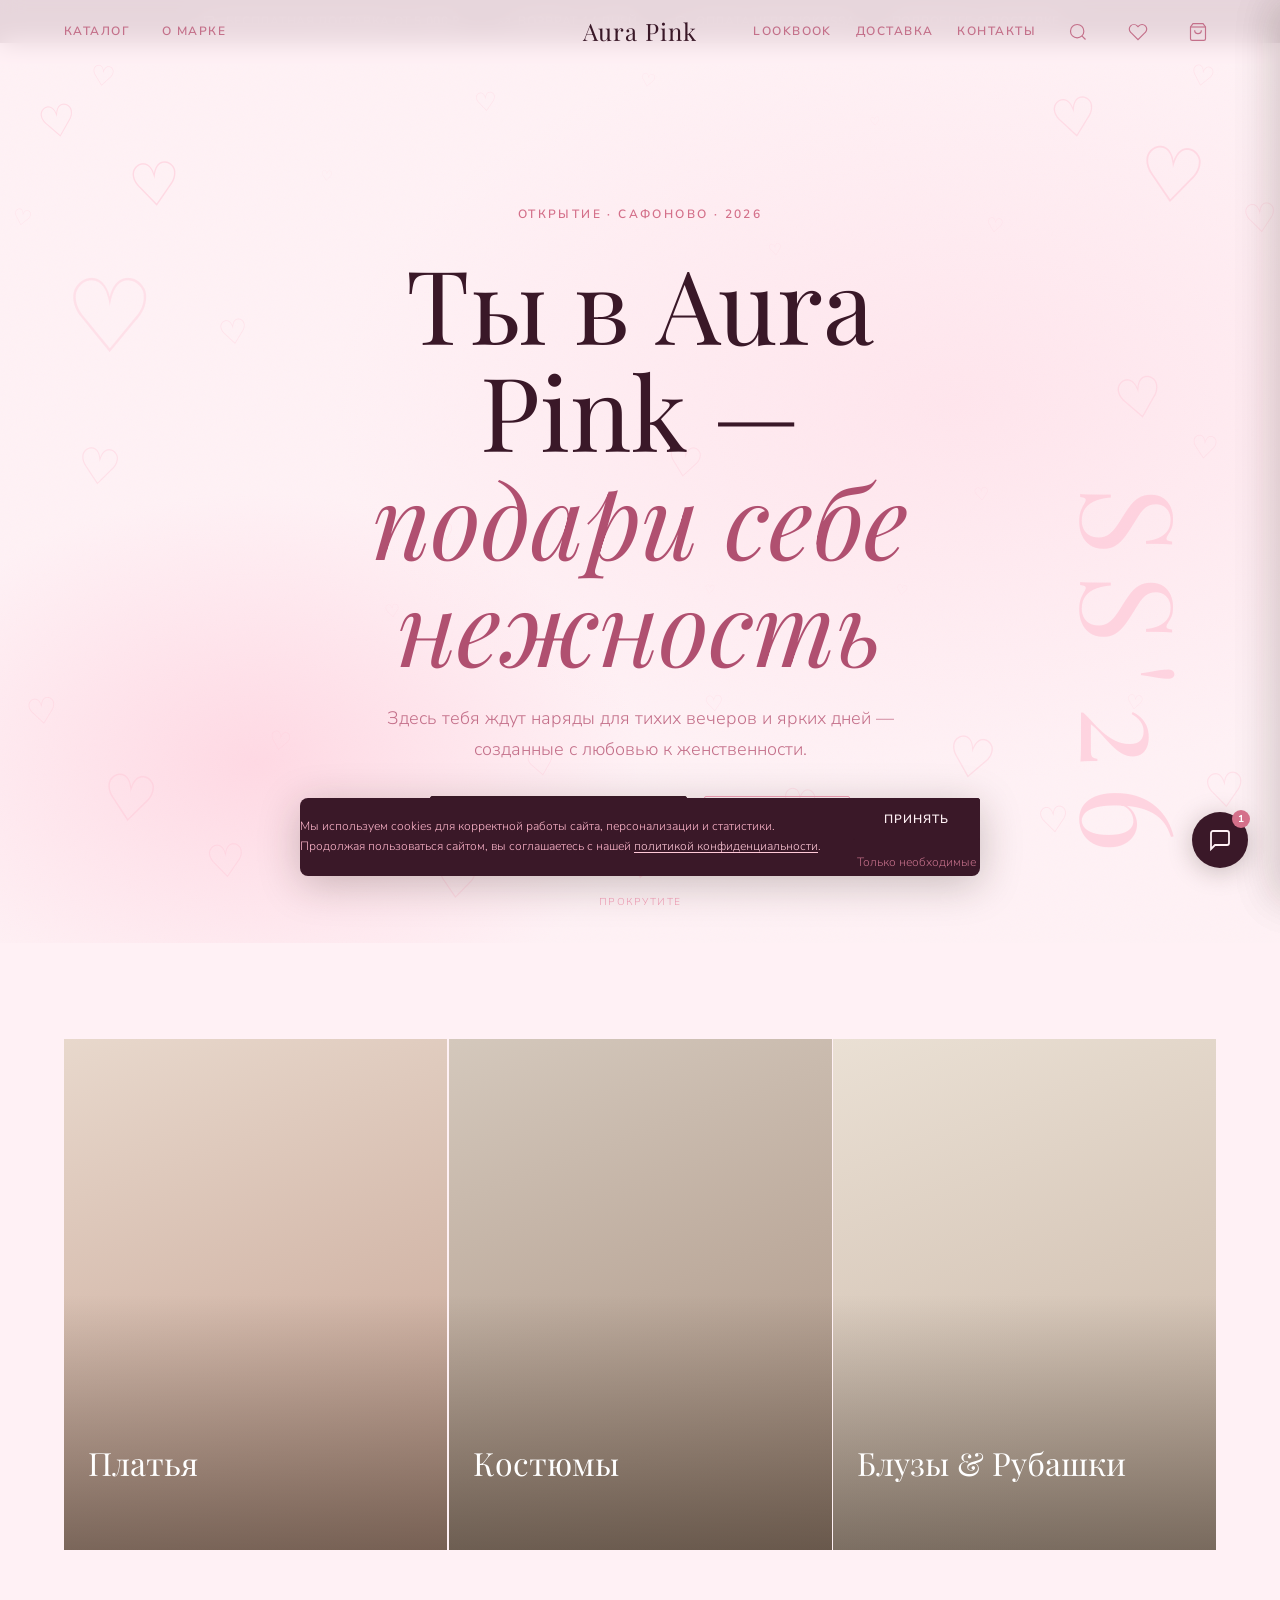
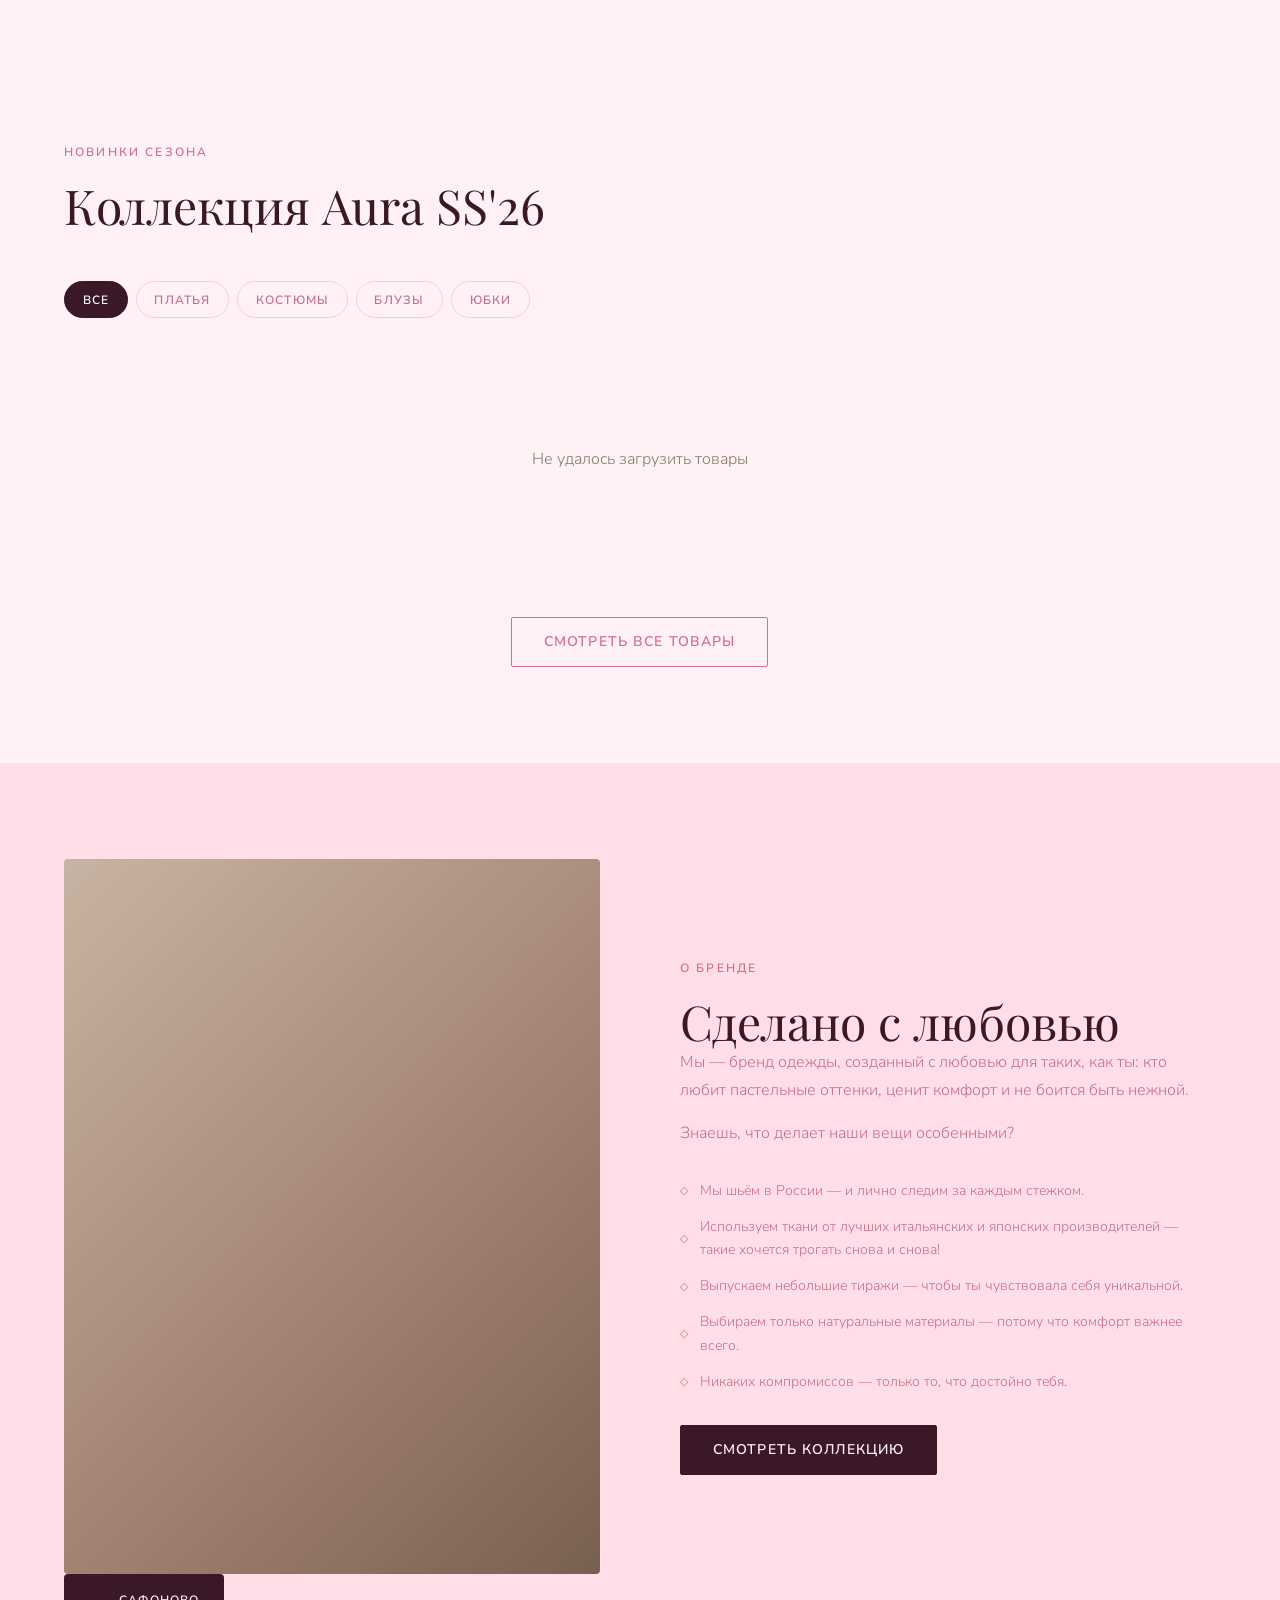
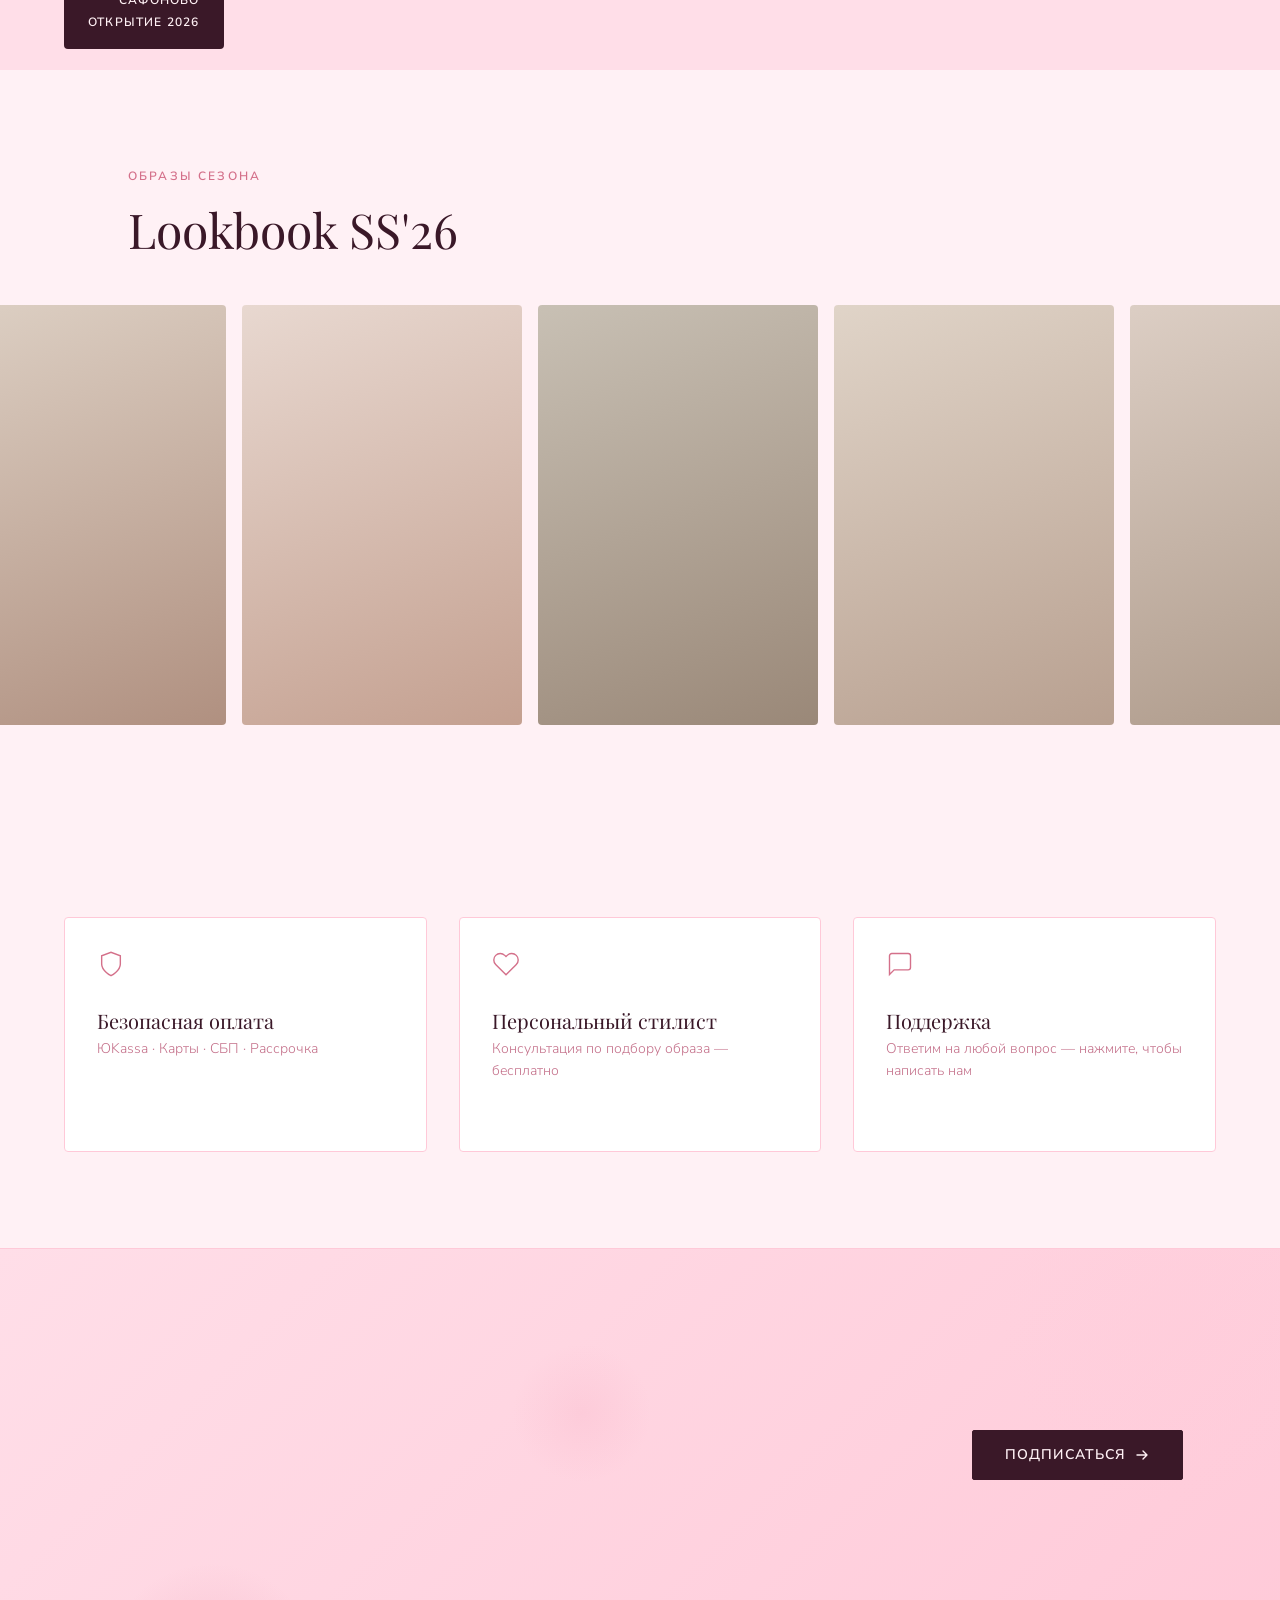
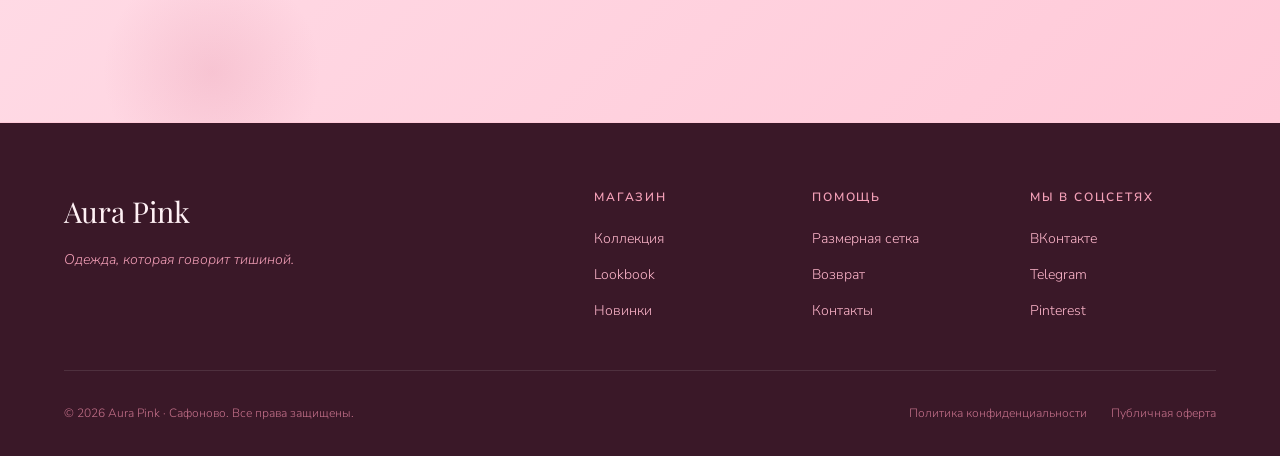
==== index.html @ 06674263 "Add files via upload" ====
<!DOCTYPE html>
<html lang="ru">
<head>
  <!-- Yandex.Metrika counter -->
  <script type="text/javascript">
    (function(m,e,t,r,i,k,a){
      m[i]=m[i]||function(){(m[i].a=m[i].a||[]).push(arguments)};
      m[i].l=1*new Date();
      for (var j = 0; j < document.scripts.length; j++) {if (document.scripts[j].src === r) { return; }}
      k=e.createElement(t),a=e.getElementsByTagName(t)[0],k.async=1,k.src=r,a.parentNode.insertBefore(k,a)
    })(window, document,'script','https://mc.yandex.ru/metrika/tag.js?id=109393999','ym');
    ym(109393999, 'init', {ssr:true, webvisor:true, clickmap:true, ecommerce:'dataLayer', referrer: document.referrer, url: location.href, accurateTrackBounce:true, trackLinks:true});
  </script>
  <noscript><div><img src="https://mc.yandex.ru/watch/109393999" style="position:absolute; left:-9999px;" alt="" /></div></noscript>
  <!-- /Yandex.Metrika counter -->
  <meta charset="UTF-8" />
  <meta name="viewport" content="width=device-width, initial-scale=1.0, viewport-fit=cover" />
  <title>Aura Pink — Женская одежда</title>
  <meta name="theme-color" content="#FFF1F5" />
  <meta name="apple-mobile-web-app-capable" content="yes" />
  <meta name="apple-mobile-web-app-status-bar-style" content="default" />
  <meta name="description" content="Aura Pink — магазин женской одежды. Тихая роскошь, натуральные ткани, безупречный крой." />
  <link rel="preconnect" href="https://fonts.googleapis.com" />
  <link rel="preconnect" href="https://fonts.gstatic.com" crossorigin />
  <link href="https://fonts.googleapis.com/css2?family=Playfair+Display:ital,wght@0,400;0,600;0,700;1,400;1,600&family=Nunito+Sans:ital,wght@0,300;0,400;0,600;1,300&display=swap" rel="stylesheet" />
  <link rel="stylesheet" href="css/style.css" />
</head>
<body>

  <!-- ─── НАВИГАЦИЯ ─────────────────────────────────────── -->
  <header class="site-header" id="site-header">
    <div class="header-inner">
      <nav class="nav-left">
        <a href="catalog.html" class="nav-link">Каталог</a>
        <a href="#about" class="nav-link">О марке</a>
      </nav>

      <a href="#" class="logo" aria-label="Aura Pink — на главную">
        <span class="logo-text">Aura Pink</span>
      </a>

      <nav class="nav-right">
        <a href="#lookbook" class="nav-link">Lookbook</a>
        <a href="delivery.html" class="nav-link">Доставка</a>
        <a href="contacts.html" class="nav-link">Контакты</a>

        <!-- Поиск -->
        <button class="nav-icon-btn" id="search-toggle" aria-label="Поиск" aria-expanded="false">
          <svg width="20" height="20" viewBox="0 0 24 24" fill="none" stroke="currentColor" stroke-width="1.4"><circle cx="11" cy="11" r="8"/><line x1="21" y1="21" x2="16.65" y2="16.65"/></svg>
        </button>

        <!-- Избранное -->
        <button class="nav-icon-btn" id="wishlist-toggle" aria-label="Избранное">
          <svg width="20" height="20" viewBox="0 0 24 24" fill="none" stroke="currentColor" stroke-width="1.4"><path d="M20.84 4.61a5.5 5.5 0 00-7.78 0L12 5.67l-1.06-1.06a5.5 5.5 0 00-7.78 7.78l1.06 1.06L12 21.23l7.78-7.78 1.06-1.06a5.5 5.5 0 000-7.78z"/></svg>
          <span class="wishlist-count" id="wishlist-count" aria-live="polite"></span>
        </button>

        <!-- Корзина -->
        <button class="nav-icon-btn cart-btn" aria-label="Корзина" id="cart-toggle">
          <span class="cart-icon">
            <svg width="20" height="20" viewBox="0 0 24 24" fill="none" stroke="currentColor" stroke-width="1.4">
              <path d="M6 2L3 6v14a2 2 0 002 2h14a2 2 0 002-2V6l-3-4z"/>
              <line x1="3" y1="6" x2="21" y2="6"/>
              <path d="M16 10a4 4 0 01-8 0"/>
            </svg>
          </span>
          <span class="cart-count" id="cart-count" aria-live="polite">0</span>
        </button>

        <button class="burger" aria-label="Меню" id="burger">
          <span></span><span></span><span></span>
        </button>
      </nav>
    </div>
  </header>

  <div class="mobile-nav" id="mobile-nav" aria-hidden="true">
    <a href="catalog.html" class="mobile-nav-link">Каталог</a>
    <a href="#about" class="mobile-nav-link">О марке</a>
    <a href="#lookbook" class="mobile-nav-link">Lookbook</a>
    <a href="delivery.html" class="mobile-nav-link">Доставка</a>
    <a href="contacts.html" class="mobile-nav-link">Контакты</a>
  </div>
  </div><!-- /.mobile-nav -->


  <!-- ─── ПОИСК ───────────────────────────────────────────── -->
  <div class="search-overlay" id="search-overlay" aria-hidden="true">
    <div class="search-panel">
      <div class="search-input-wrap">
        <svg class="search-input-icon" width="18" height="18" viewBox="0 0 24 24" fill="none" stroke="currentColor" stroke-width="1.4"><circle cx="11" cy="11" r="8"/><line x1="21" y1="21" x2="16.65" y2="16.65"/></svg>
        <input type="search" class="search-input" id="search-input" placeholder="Поиск" autocomplete="off" aria-label="Поиск по сайту" />
        <button class="search-close" id="search-close" aria-label="Закрыть поиск">
          <svg width="18" height="18" viewBox="0 0 24 24" fill="none" stroke="currentColor" stroke-width="1.8"><line x1="18" y1="6" x2="6" y2="18"/><line x1="6" y1="6" x2="18" y2="18"/></svg>
        </button>
      </div>
      <div class="search-tags">
        <button class="search-tag">Платья</button>
        <button class="search-tag">Костюмы</button>
        <button class="search-tag">Блузы</button>
        <button class="search-tag">Юбки</button>
        <button class="search-tag">Рубашки</button>
        <button class="search-tag">Новинки</button>
        <button class="search-tag">Скидки</button>
        <button class="search-tag">Лён</button>
      </div>
    </div>
  </div>

  <!-- ─── ДОСТАВКА-СТРИП ──────────────────────────────── -->
  <div class="delivery-strip">
    <div class="delivery-strip-inner">
      <span class="delivery-strip-item">
        <svg width="14" height="14" viewBox="0 0 24 24" fill="none" stroke="currentColor" stroke-width="1.8"><rect x="1" y="3" width="15" height="13"/><path d="M16 8h4l3 5v3h-7V8z"/><circle cx="5.5" cy="18.5" r="2.5"/><circle cx="18.5" cy="18.5" r="2.5"/></svg>
        Бесплатная доставка от 5 000 ₽
      </span>
      <span class="delivery-strip-dot">·</span>
      <span class="delivery-strip-item">
        <svg width="14" height="14" viewBox="0 0 24 24" fill="none" stroke="currentColor" stroke-width="1.8"><polyline points="23 6 13.5 15.5 8.5 10.5 1 18"/><polyline points="17 6 23 6 23 12"/></svg>
        Возврат 14 дней
      </span>
      <span class="delivery-strip-dot">·</span>
      <span class="delivery-strip-item">
        <svg width="14" height="14" viewBox="0 0 24 24" fill="none" stroke="currentColor" stroke-width="1.8"><path d="M12 22s8-4 8-10V5l-8-3-8 3v7c0 6 8 10 8 10z"/></svg>
        Оплата через ЮKassa
      </span>
      <span class="delivery-strip-dot">·</span>
      <a href="delivery.html" class="delivery-strip-item delivery-strip-link">
        Подробнее о доставке →
      </a>
    </div>
  </div>

  <!-- ─── HERO ──────────────────────────────────────────── -->
  <section class="hero" aria-label="Главный баннер">
    <div class="hero-bg">
      <div class="hero-noise"></div>
      <div class="hero-gradient"></div>
    </div>

    <div class="hero-content">
      <p class="hero-eyebrow reveal">Открытие · Сафоново · 2026</p>
      <h1 class="hero-title reveal">
        <span class="line">Ты в Aura Pink —</span>
        <span class="line italic">подари себе нежность</span>
      </h1>
      <p class="hero-desc reveal">Здесь тебя ждут наряды для тихих вечеров и ярких дней —<br>созданные с любовью к женственности.</p>
      <div class="hero-cta reveal">
        <a href="#collection" class="btn btn--primary">Смотреть коллекцию</a>
        <a href="#about" class="btn btn--ghost">О бренде</a>
      </div>
    </div>

    <div class="hero-scroll-hint" aria-hidden="true"><span class="scroll-label">прокрутите</span></div>

    <div class="hero-deco hero-deco--1" aria-hidden="true">SS'26</div>
    <div class="hero-deco hero-deco--2" aria-hidden="true">♡</div>
    <div class="hero-hearts" id="hero-hearts" aria-hidden="true"></div>
  </section>

  <!-- ─── КАТЕГОРИИ ─────────────────────────────────────── -->
  <section class="categories section" aria-label="Категории">
    <div class="container">
      <div class="categories-grid">
        <article class="category-card reveal" data-delay="0" data-category-filter="dress" role="button" tabindex="0" style="cursor:pointer">
          <div class="category-img category-img--1">
            <div class="category-overlay"></div>
          </div>
          <div class="category-info">
            <h3 class="category-name">Платья</h3>
            <span class="category-link" id="count-dress">Загрузка...</span>
          </div>
        </article>

        <article class="category-card reveal" data-delay="1" data-category-filter="suit" role="button" tabindex="0" style="cursor:pointer">
          <div class="category-img category-img--2">
            <div class="category-overlay"></div>
          </div>
          <div class="category-info">
            <h3 class="category-name">Костюмы</h3>
            <span class="category-link" id="count-suit">Загрузка...</span>
          </div>
        </article>

        <article class="category-card reveal" data-delay="2" data-category-filter="blouse" role="button" tabindex="0" style="cursor:pointer">
          <div class="category-img category-img--3">
            <div class="category-overlay"></div>
          </div>
          <div class="category-info">
            <h3 class="category-name">Блузы & Рубашки</h3>
            <span class="category-link" id="count-blouse">Загрузка...</span>
          </div>
        </article>
      </div>
    </div>
  </section>

  <!-- ─── КОЛЛЕКЦИЯ ─────────────────────────────────────── -->
  <section class="collection section" id="collection" aria-label="Коллекция">
    <div class="container">
      <header class="section-header reveal">
        <p class="section-eyebrow">Новинки сезона</p>
        <h2 class="section-title">Коллекция Aura&nbsp;SS'26</h2>
      </header>

      <div class="filters reveal">
        <button class="filter-btn active" data-filter="all">Все</button>
        <button class="filter-btn" data-filter="dress">Платья</button>
        <button class="filter-btn" data-filter="suit">Костюмы</button>
        <button class="filter-btn" data-filter="blouse">Блузы</button>
        <button class="filter-btn" data-filter="skirt">Юбки</button>
      </div>

      <div class="products-grid" id="products-grid" aria-label="Список товаров">
        <div class="products-loading" id="products-loading"><span class="loading-dot"></span><span class="loading-dot"></span><span class="loading-dot"></span></div>
      </div>

      <div class="collection-footer reveal">
        <a href="#collection" class="btn btn--outline" id="btn-show-all">Смотреть все товары</a>
      </div>
    </div>
  </section>

  <!-- ─── О МАРКЕ ───────────────────────────────────────── -->
  <section class="about-banner section" id="about" aria-label="О марке">
    <div class="about-inner">
      <div class="about-img-block">
        <div class="about-img"></div>
        <div class="about-img-caption" aria-hidden="true">
          <span>Сафоново</span>
          <span>открытие 2026</span>
        </div>
      </div>

      <div class="about-content">
        <p class="section-eyebrow reveal">О бренде</p>
        <h2 class="section-title reveal">Сделано с&nbsp;любовью</h2>
        <p class="about-text reveal">Мы — бренд одежды, созданный с любовью для таких, как ты: кто любит пастельные оттенки, ценит комфорт и не боится быть нежной.</p>
        <p class="about-text reveal">Знаешь, что делает наши вещи особенными?</p>
        <ul class="about-values reveal">
          <li class="value-item"><span class="value-icon">◇</span><span>Мы шьём в России — и лично следим за каждым стежком.</span></li>
          <li class="value-item"><span class="value-icon">◇</span><span>Используем ткани от лучших итальянских и японских производителей — такие хочется трогать снова и снова!</span></li>
          <li class="value-item"><span class="value-icon">◇</span><span>Выпускаем небольшие тиражи — чтобы ты чувствовала себя уникальной.</span></li>
          <li class="value-item"><span class="value-icon">◇</span><span>Выбираем только натуральные материалы — потому что комфорт важнее всего.</span></li>
          <li class="value-item"><span class="value-icon">◇</span><span>Никаких компромиссов — только то, что достойно тебя.</span></li>
        </ul>
        <a href="#collection" class="btn btn--primary reveal">Смотреть коллекцию</a>
      </div>
    </div>
  </section>

  <!-- ─── LOOKBOOK ────────────────────────────────────── -->
  <section class="lookbook section" id="lookbook" aria-label="Lookbook">
    <div class="container">
      <header class="section-header reveal">
        <p class="section-eyebrow">Образы сезона</p>
        <h2 class="section-title">Lookbook SS'26</h2>
      </header>
    </div>

    <div class="lookbook-strip" id="lookbook-strip">
      <div class="lookbook-track" id="lookbook-track">
        <div class="look look--1"></div>
        <div class="look look--2"></div>
        <div class="look look--3"></div>
        <div class="look look--4"></div>
        <div class="look look--5"></div>
        <div class="look look--6"></div>
        <div class="look look--1" aria-hidden="true"></div>
        <div class="look look--2" aria-hidden="true"></div>
        <div class="look look--3" aria-hidden="true"></div>
        <div class="look look--4" aria-hidden="true"></div>
        <div class="look look--5" aria-hidden="true"></div>
        <div class="look look--6" aria-hidden="true"></div>
        <div class="look look--1" aria-hidden="true"></div>
        <div class="look look--2" aria-hidden="true"></div>
        <div class="look look--3" aria-hidden="true"></div>
        <div class="look look--4" aria-hidden="true"></div>
        <div class="look look--5" aria-hidden="true"></div>
        <div class="look look--6" aria-hidden="true"></div>
        <div class="look look--1" aria-hidden="true"></div>
        <div class="look look--2" aria-hidden="true"></div>
        <div class="look look--3" aria-hidden="true"></div>
        <div class="look look--4" aria-hidden="true"></div>
        <div class="look look--5" aria-hidden="true"></div>
        <div class="look look--6" aria-hidden="true"></div>
      </div>
    </div>
  </section>

  <!-- ─── ПРЕИМУЩЕСТВА ─────────────────────────────────── -->
  <section class="perks section" aria-label="Преимущества">
    <div class="container">
      <div class="perks-grid">

        <div class="perk reveal" data-delay="0">
          <div class="perk-icon">
            <svg width="28" height="28" viewBox="0 0 24 24" fill="none" stroke="currentColor" stroke-width="1.2"><path d="M12 22s8-4 8-10V5l-8-3-8 3v7c0 6 8 10 8 10z"/></svg>
          </div>
          <div class="perk-content">
          <h4 class="perk-title">Безопасная оплата</h4>
          <p class="perk-text">ЮKassa · Карты · СБП · Рассрочка</p>
          </div>
        </div>

        <div class="perk reveal" data-delay="1">
          <div class="perk-icon">
            <svg width="28" height="28" viewBox="0 0 24 24" fill="none" stroke="currentColor" stroke-width="1.2"><path d="M20.84 4.61a5.5 5.5 0 00-7.78 0L12 5.67l-1.06-1.06a5.5 5.5 0 00-7.78 7.78l1.06 1.06L12 21.23l7.78-7.78 1.06-1.06a5.5 5.5 0 000-7.78z"/></svg>
          </div>
          <div class="perk-content">
          <h4 class="perk-title">Персональный стилист</h4>
          <p class="perk-text">Консультация по подбору образа — бесплатно</p>
          </div>
        </div>

        <div class="perk perk--support reveal" data-delay="2" id="perk-support" role="button" tabindex="0" aria-label="Открыть чат поддержки">
          <div class="perk-icon">
            <svg width="28" height="28" viewBox="0 0 24 24" fill="none" stroke="currentColor" stroke-width="1.2"><path d="M21 15a2 2 0 01-2 2H7l-4 4V5a2 2 0 012-2h14a2 2 0 012 2z"/></svg>
          </div>
          <div class="perk-content">
          <h4 class="perk-title">Поддержка</h4>
          <p class="perk-text">Ответим на любой вопрос — нажмите, чтобы написать нам</p>
          </div>
          <span class="perk-cta">Написать →</span>
        </div>

      </div>
    </div>
  </section>

  <!-- ─── ПОДПИСКА ──────────────────────────────────────── -->
  <section class="subscribe section" aria-label="Подписка на новости">
    <div class="subscribe-bg-decor" aria-hidden="true">
      <span class="subscribe-petal subscribe-petal--1"></span>
      <span class="subscribe-petal subscribe-petal--2"></span>
      <span class="subscribe-petal subscribe-petal--3"></span>
    </div>
    <div class="container">
      <div class="subscribe-inner reveal">
        <div class="subscribe-content">
          <p class="section-eyebrow">Будьте в&nbsp;курсе</p>
          <h2 class="subscribe-title">Будьте первыми</h2>
          <p class="subscribe-text">Новые поступления, закрытые продажи и&nbsp;истории за&nbsp;кадром — в&nbsp;вашем почтовом ящике.</p>
          <ul class="subscribe-perks" aria-label="Что вы получите">
            <li class="subscribe-perk-item">
              <svg class="subscribe-perk-icon" width="14" height="14" viewBox="0 0 14 14" fill="none" aria-hidden="true"><circle cx="7" cy="7" r="6" stroke="currentColor" stroke-width="1.2"/><path d="M4.5 7l2 2 3-3" stroke="currentColor" stroke-width="1.2" stroke-linecap="round" stroke-linejoin="round"/></svg>
              Ранний доступ к&nbsp;новым коллекциям
            </li>
            <li class="subscribe-perk-item">
              <svg class="subscribe-perk-icon" width="14" height="14" viewBox="0 0 14 14" fill="none" aria-hidden="true"><circle cx="7" cy="7" r="6" stroke="currentColor" stroke-width="1.2"/><path d="M4.5 7l2 2 3-3" stroke="currentColor" stroke-width="1.2" stroke-linecap="round" stroke-linejoin="round"/></svg>
              Закрытые предложения только для подписчиков
            </li>
            <li class="subscribe-perk-item">
              <svg class="subscribe-perk-icon" width="14" height="14" viewBox="0 0 14 14" fill="none" aria-hidden="true"><circle cx="7" cy="7" r="6" stroke="currentColor" stroke-width="1.2"/><path d="M4.5 7l2 2 3-3" stroke="currentColor" stroke-width="1.2" stroke-linecap="round" stroke-linejoin="round"/></svg>
              Истории создания и&nbsp;взгляд за&nbsp;кадр
            </li>
          </ul>
        </div>
        <div class="subscribe-form-wrap">
          <form class="subscribe-form" id="subscribe-form" novalidate>
            <label class="subscribe-label" for="subscribe-email">Ваш email</label>
            <div class="subscribe-input-wrap">
              <input type="email" id="subscribe-email" class="subscribe-input" placeholder="ваш@email.ru" aria-label="Email для подписки" required />
              <button type="submit" class="btn btn--primary subscribe-submit">
                <span>Подписаться</span>
                <svg width="16" height="16" viewBox="0 0 16 16" fill="none" aria-hidden="true"><path d="M3 8h10M9 4l4 4-4 4" stroke="currentColor" stroke-width="1.4" stroke-linecap="round" stroke-linejoin="round"/></svg>
              </button>
            </div>
            <p class="subscribe-note">Отписаться можно в&nbsp;любой момент. Без спама.</p>
          </form>
          <div class="subscribe-social-proof">
            <div class="subscribe-avatars" aria-hidden="true">
              <span class="subscribe-avatar" style="background: linear-gradient(135deg,#E8C4B4,#C4927A)">А</span>
              <span class="subscribe-avatar" style="background: linear-gradient(135deg,#D9CFC2,#8A7869)">М</span>
              <span class="subscribe-avatar" style="background: linear-gradient(135deg,#E0D4C8,#B8A090)">С</span>
            </div>
            <p class="subscribe-social-text">К&nbsp;нам уже присоединились <strong>2 400+</strong> ценителей стиля</p>
          </div>
        </div>
      </div>
    </div>
  </section>

<!-- ─── ФУТЕР ─────────────────────────────────────────── -->
  <!-- ─── КНОПКА НАВЕРХ ────────────────────────────────── -->
  <button class="back-to-top" id="back-to-top" aria-label="Наверх">
    <svg width="26" height="26" viewBox="0 0 24 24" fill="none" stroke="currentColor" stroke-width="2.5"><polyline points="18 15 12 9 6 15"/></svg>
  </button>

  <footer class="site-footer" aria-label="Подвал сайта">
    <div class="footer-inner">
      <div class="footer-top">
        <div class="footer-brand">
          <p class="footer-logo">Aura Pink</p>
          <p class="footer-tagline">Одежда, которая говорит тишиной.</p>
        </div>

        <nav class="footer-nav" aria-label="Навигация по разделам">
          <div class="footer-col">
            <p class="footer-col-title">Магазин</p>
            <a href="#collection" class="footer-link">Коллекция</a>
            <a href="#lookbook" class="footer-link">Lookbook</a>
            <a href="#" class="footer-link">Новинки</a>
          </div>

          <div class="footer-col">
            <p class="footer-col-title">Помощь</p>
            <a href="#" class="footer-link">Размерная сетка</a>
            <a href="#" class="footer-link">Возврат</a>
            <a href="#" class="footer-link">Контакты</a>
          </div>

          <div class="footer-col">
            <p class="footer-col-title">Мы в соцсетях</p>
            <a href="#" class="footer-link">ВКонтакте</a>
            <a href="#" class="footer-link">Telegram</a>
            <a href="#" class="footer-link">Pinterest</a>
          </div>
        </nav>
      </div>

      <div class="footer-bottom">
        <p class="footer-copy">© 2026 Aura Pink · Сафоново. Все права защищены.</p>
        <div class="footer-legal">
          <a href="privacy.html" class="footer-link-sm">Политика конфиденциальности</a>
          <a href="oferta.html" class="footer-link-sm">Публичная оферта</a>
        </div>
      </div>
    </div>
  </footer>

  <!-- ─── SIDEBAR КОРЗИНА ───────────────────────────────── -->
  <aside class="cart-sidebar" id="cart-sidebar" aria-label="Корзина" aria-hidden="true">
    <div class="cart-backdrop" id="cart-backdrop"></div>
    <div class="cart-panel">
      <header class="cart-header">
        <h2 class="cart-title">Корзина</h2>
        <button class="cart-close" id="cart-close" aria-label="Закрыть корзину">
          <svg width="20" height="20" viewBox="0 0 24 24" fill="none" stroke="currentColor" stroke-width="1.4"><line x1="18" y1="6" x2="6" y2="18"/><line x1="6" y1="6" x2="18" y2="18"/></svg>
        </button>
      </header>
      <div class="cart-body" id="cart-body">
        <div class="cart-empty" id="cart-empty">
          <p class="cart-empty-icon">◇</p>
          <p class="cart-empty-text">В корзине пока пусто</p>
          <a href="#collection" class="btn btn--ghost cart-empty-btn">Перейти в каталог</a>
        </div>
        <ul class="cart-items" id="cart-items" aria-live="polite"></ul>
      </div>
      <footer class="cart-footer" id="cart-footer" style="display:none;">
        <div class="cart-total-row">
          <span class="cart-total-label">Итого</span>
          <span class="cart-total-price" id="cart-total">0 ₽</span>
        </div>
        <button class="btn btn--primary cart-checkout" id="checkout-btn">Оформить заказ</button>
        <p class="cart-pay-note">Оплата через ЮKassa · Безопасно</p>
      </footer>
    </div>
  </aside>


  <!-- ─── SIDEBAR ИЗБРАННОЕ ────────────────────────────── -->
  <aside class="cart-sidebar" id="wishlist-sidebar" aria-label="Избранное" aria-hidden="true">
    <div class="cart-backdrop" id="wishlist-backdrop"></div>
    <div class="cart-panel">
      <header class="cart-header">
        <h2 class="cart-title">Избранное</h2>
        <button class="cart-close" id="wishlist-close" aria-label="Закрыть избранное">
          <svg width="20" height="20" viewBox="0 0 24 24" fill="none" stroke="currentColor" stroke-width="1.4"><line x1="18" y1="6" x2="6" y2="18"/><line x1="6" y1="6" x2="18" y2="18"/></svg>
        </button>
      </header>
      <div class="cart-body" id="wishlist-body">
        <div class="cart-empty" id="wishlist-empty">
          <p class="cart-empty-icon">♡</p>
          <p class="cart-empty-text">Вы ещё ничего не добавили</p>
          <a href="#collection" class="btn btn--ghost cart-empty-btn">Смотреть коллекцию</a>
        </div>
        <ul class="cart-items" id="wishlist-items" aria-live="polite"></ul>
      </div>
    </div>
  </aside>

  <!-- ─── МОДАЛКА РАЗМЕРА ──────────────────────────────── -->
  <div class="modal-overlay" id="size-modal" aria-hidden="true" role="dialog" aria-modal="true" aria-label="Выбор размера">
    <div class="modal-panel">
      <button class="modal-close" id="modal-close" aria-label="Закрыть">
        <svg width="18" height="18" viewBox="0 0 24 24" fill="none" stroke="currentColor" stroke-width="1.4"><line x1="18" y1="6" x2="6" y2="18"/><line x1="6" y1="6" x2="18" y2="18"/></svg>
      </button>
      <div class="modal-img-wrap">
        <div class="modal-product-img" id="modal-img"></div>
      </div>
      <div class="modal-content">
        <p class="modal-brand">Aura Pink</p>
        <h3 class="modal-product-name" id="modal-name"></h3>
        <p class="modal-price" id="modal-price"></p>
        <div class="modal-sizes">
          <p class="modal-label">Выберите размер</p>
          <div class="size-selector" id="size-selector">
            <button class="size-option" data-size="XS">XS</button>
            <button class="size-option" data-size="S">S</button>
            <button class="size-option active" data-size="M">M</button>
            <button class="size-option" data-size="L">L</button>
            <button class="size-option" data-size="XL">XL</button>
          </div>
        </div>
        <button class="btn btn--primary modal-add-to-cart" id="modal-add-btn">Добавить в корзину</button>
      </div>
    </div>
  </div>

  <!-- ─── ТОСТ ─────────────────────────────────────────── -->
  <div class="toast-container" id="toast-container" aria-live="polite" aria-atomic="true"></div>

  <!-- ─── МОДАЛКА ОПЛАТЫ ───────────────────────────────── -->
  <div class="modal-overlay" id="payment-modal" aria-hidden="true" role="dialog" aria-modal="true" aria-label="Оформление заказа">
    <div class="modal-panel modal-panel--payment">
      <button class="modal-close" id="payment-modal-close" aria-label="Закрыть">
        <svg width="18" height="18" viewBox="0 0 24 24" fill="none" stroke="currentColor" stroke-width="1.4"><line x1="18" y1="6" x2="6" y2="18"/><line x1="6" y1="6" x2="18" y2="18"/></svg>
      </button>
      <div class="payment-content">
        <div class="payment-header">
          <p class="modal-brand">Aura Pink</p>
          <h3 class="payment-title">Оформление заказа</h3>
        </div>
        <div class="payment-order-summary" id="payment-summary"></div>
        <div class="payment-form-section">
          <p class="modal-label">Контактные данные</p>
          <div class="payment-fields">
            <input type="text" class="payment-input" placeholder="Имя и фамилия" id="pay-name" />
            <input type="email" class="payment-input" placeholder="Email" id="pay-email" />
            <input type="tel" class="payment-input" placeholder="Телефон" id="pay-phone" />
          </div>
          <p class="modal-label" style="margin-top:1.5rem;">Адрес доставки</p>
          <div class="payment-fields">
            <input type="text" class="payment-input" placeholder="Город" id="pay-city" />
            <input type="text" class="payment-input" placeholder="Улица, дом, квартира" id="pay-address" />
            <input type="text" class="payment-input" placeholder="Индекс" id="pay-zip" />
          </div>
          <p class="modal-label" style="margin-top:1.5rem;">Способ оплаты</p>
          <div class="payment-methods">
            <label class="pay-method active" data-method="bank_card">
              <input type="radio" name="pay_method" value="bank_card" checked hidden/>
              <span class="pay-method-label">Банковская карта</span>
            </label>
            <label class="pay-method" data-method="sbp">
              <input type="radio" name="pay_method" value="sbp" hidden/>
              <span class="pay-method-label">СБП</span>
            </label>
            <label class="pay-method" data-method="yoo_money">
              <input type="radio" name="pay_method" value="yoo_money" hidden/>
              <span class="pay-method-label">ЮMoney</span>
            </label>
          </div>
        </div>
        <div class="payment-total-row">
          <span>Итого к оплате</span>
          <strong id="payment-total-display">0 ₽</strong>
        </div>
        <button class="btn btn--primary payment-submit" id="payment-submit-btn">
          Перейти к оплате через ЮKassa
        </button>
        <p class="cart-pay-note">Платёж обрабатывается сервисом ЮKassa.<br>256-bit SSL шифрование.</p>
        <div id="yokassa-widget-container"></div>
      </div>
    </div>
  </div>

  <!-- ─── ЧАТ ПОДДЕРЖКИ ────────────────────────────────── -->
  <div class="support-widget" id="support-widget" aria-label="Чат поддержки">
    <div class="support-chat" id="support-chat" aria-hidden="true">
      <div class="support-chat-header">
        <div class="support-avatar">AP</div>
        <div class="support-info">
          <p class="support-name">Aura Pink</p>
          <p class="support-status">
            <span class="support-online-dot"></span>Онлайн · ответим быстро
          </p>
        </div>
        <button class="support-chat-close" id="support-chat-close" aria-label="Закрыть чат">
          <svg width="16" height="16" viewBox="0 0 24 24" fill="none" stroke="currentColor" stroke-width="2"><line x1="18" y1="6" x2="6" y2="18"/><line x1="6" y1="6" x2="18" y2="18"/></svg>
        </button>
      </div>

      <div class="support-messages" id="support-messages">
        <div class="support-msg support-msg--in">
          <p>Привет! 👋 Рада вас видеть в Aura Pink.</p>
          <p>Если есть вопросы по размеру или составу — спрашивайте, я помогу.</p>
        </div>
      </div>

      <div class="support-input-row">
        <input type="text" class="support-input" id="support-input" placeholder="Написать сообщение…" aria-label="Сообщение поддержке" maxlength="500" />
        <button class="support-send" id="support-send" aria-label="Отправить">
          <svg width="18" height="18" viewBox="0 0 24 24" fill="none" stroke="currentColor" stroke-width="2"><line x1="22" y1="2" x2="11" y2="13"/><polygon points="22 2 15 22 11 13 2 9 22 2"/></svg>
        </button>
      </div>
    </div>

    <button class="support-fab" id="support-fab" aria-label="Открыть чат поддержки" aria-expanded="false">
      <span class="support-fab-icon support-fab-icon--chat">
        <svg width="24" height="24" viewBox="0 0 24 24" fill="none" stroke="currentColor" stroke-width="1.8"><path d="M21 15a2 2 0 01-2 2H7l-4 4V5a2 2 0 012-2h14a2 2 0 012 2z"/></svg>
      </span>
      <span class="support-fab-icon support-fab-icon--close">
        <svg width="26" height="26" viewBox="0 0 24 24" fill="none" stroke="currentColor" stroke-width="2"><line x1="18" y1="6" x2="6" y2="18"/><line x1="6" y1="6" x2="18" y2="18"/></svg>
      </span>
      <span class="support-fab-badge" id="support-badge" aria-hidden="true">1</span>
    </button>
  </div>


  <!-- ─── COOKIE БАННЕР ───────────────────────────────────── -->
  <div class="cookie-banner" id="cookie-banner" role="alertdialog" aria-label="Использование cookies" aria-hidden="true">
    <p class="cookie-text">
      Мы используем cookies для корректной работы сайта, персонализации и статистики.
      Продолжая пользоваться сайтом, вы соглашаетесь с нашей
      <a href="privacy.html" class="cookie-link">политикой конфиденциальности</a>.
    </p>
    <div class="cookie-actions">
      <button class="btn btn--primary cookie-accept" id="cookie-accept">Принять</button>
      <button class="cookie-decline" id="cookie-decline">Только необходимые</button>
    </div>
  </div>

  <script src="js/script.js"></script>
  <script src="js/supabase.js"></script>
  <script>
    // Back to top
    const _btt = document.getElementById('back-to-top');
    if (_btt) {
      window.addEventListener('scroll', () => {
        _btt.classList.toggle('visible', window.scrollY > 300);
      }, { passive: true });
      _btt.addEventListener('click', () => window.scrollTo({ top: 0, behavior: 'smooth' }));
    }
  </script>
<script>
(function() {
  const container = document.getElementById('hero-hearts');
  if (!container) return;
  const hero = container.closest('.hero');
  const W = hero ? hero.offsetWidth : window.innerWidth;
  const H = hero ? hero.offsetHeight : window.innerHeight;

  const hearts = [
    [0.03, 0.06, 44, -10, 0.55],
    [0.07, 0.02, 28,   8, 0.40],
    [0.10, 0.12, 60,  -5, 0.58],
    [0.01, 0.18, 22,  12, 0.32],
    [0.17, 0.30, 34,  -8, 0.36],
    [0.06, 0.44, 50,   6, 0.42],
    [0.37, 0.05, 26,  -5, 0.36],
    [0.50, 0.03, 18,  10, 0.28],
    [0.52, 0.44, 42,   8, 0.38],
    [0.34, 0.53, 22, -12, 0.30],
    [0.82, 0.05, 54,  -8, 0.50],
    [0.89, 0.10, 76,   5, 0.56],
    [0.93, 0.02, 28,  12, 0.36],
    [0.97, 0.17, 40,  -6, 0.40],
    [0.77, 0.19, 20,   8, 0.28],
    [0.87, 0.36, 56, -10, 0.46],
    [0.93, 0.43, 32,   6, 0.36],
    [0.76, 0.49, 18,  -5, 0.28],
    [0.02, 0.72, 36,  -8, 0.40],
    [0.08, 0.80, 64,   6, 0.50],
    [0.16, 0.88, 46,  -5, 0.46],
    [0.21, 0.76, 26,  10, 0.36],
    [0.27, 0.84, 80,  -8, 0.55],
    [0.34, 0.90, 50,   5, 0.46],
    [0.41, 0.78, 34, -10, 0.38],
    [0.48, 0.86, 68,   8, 0.50],
    [0.55, 0.72, 22,  -5, 0.32],
    [0.61, 0.82, 42,   6, 0.40],
    [0.68, 0.88, 28,  -8, 0.36],
    [0.74, 0.76, 56,  10, 0.46],
    [0.81, 0.84, 36,  -6, 0.40],
    [0.88, 0.72, 20,   8, 0.30],
    [0.94, 0.80, 48,  -5, 0.42],
    [0.25, 0.14, 14,   5, 0.26],
    [0.60, 0.22, 16,  -8, 0.26],
    [0.55, 0.60, 12,   6, 0.22],
    [0.30, 0.62, 18,  -6, 0.28],
    [0.70, 0.60, 14,   8, 0.22],
    [0.68, 0.08, 12,  -5, 0.24],
  ];

  hearts.forEach(([xr, yr, size, rot, op]) => {
    const el = document.createElement('span');
    el.className = 'hero-heart';
    el.textContent = '♡';
    el.style.cssText = `left:${xr*100}%;top:${yr*100}%;font-size:${size}px;transform:rotate(${rot}deg);opacity:${op};`;
    container.appendChild(el);
  });
})();
</script>
</body>
</html>
---- css/style.css ----
/* ═══════════════════════════════════════════════════════
   AURA PINK — Design System
   Quiet Luxury Aesthetic
   Fonts: Playfair Display (display) + Nunito Sans (body)
   ═══════════════════════════════════════════════════════ */

/* ── 1. TOKENS ──────────────────────────────────────── */
:root {
  /* Color Palette — Soft Pink */
  --color-cream:       #FFF1F5;
  --color-cream-dark:  #FFDEE8;
  --color-parchment:   #FFC9D8;
  --color-warm-100:    #FFB7CC;
  --color-warm-200:    #F4A0B8;
  --color-warm-400:    #C4708A;
  --color-warm-600:    #8A4060;
  --color-ink:         #3A1828;
  --color-ink-soft:    #5C2840;

  /* Accent — Deep Rose Pink */
  --color-rose:        #D4708A;
  --color-rose-light:  #FFC9D8;
  --color-rose-deep:   #B05070;

  /* Semantic */
  --color-bg:          var(--color-cream);
  --color-surface:     #FFFFFF;
  --color-border:      var(--color-parchment);
  --color-text:        var(--color-ink);
  --color-text-soft:   var(--color-warm-400);
  --color-text-muted:  var(--color-warm-200);
  --color-accent:      var(--color-rose);

  /* Typography */
  --font-display: 'Playfair Display', 'Georgia', serif;
  --font-body:    'Nunito Sans', sans-serif;

  /* Type Scale — fluid */
  --text-xs:    0.75rem;
  --text-sm:    0.875rem;
  --text-base:  1rem;
  --text-md:    1.125rem;
  --text-lg:    1.25rem;
  --text-xl:    clamp(1.5rem,   3vw, 2rem);
  --text-2xl:   clamp(2rem,     4vw, 3rem);
  --text-3xl:   clamp(2.75rem,  6vw, 4.5rem);
  --text-hero:  clamp(3.5rem,   8vw, 7rem);

  /* Spacing */
  --space-1:    0.25rem;
  --space-2:    0.5rem;
  --space-3:    0.75rem;
  --space-4:    1rem;
  --space-6:    1.5rem;
  --space-8:    2rem;
  --space-12:   3rem;
  --space-16:   4rem;
  --space-20:   5rem;
  --space-24:   6rem;
  --space-32:   8rem;

  /* Radii */
  --radius-sm:  2px;
  --radius-md:  4px;
  --radius-lg:  8px;

  /* Transitions (Jakub-style: smooth, not bouncy) */
  --ease-out:   cubic-bezier(0.16, 1, 0.3, 1);
  --ease-in:    cubic-bezier(0.7, 0, 0.84, 0);
  --ease-inout: cubic-bezier(0.76, 0, 0.24, 1);
  --t-fast:     150ms;
  --t-base:     280ms;
  --t-slow:     450ms;
  --t-enter:    500ms;

  /* Layout */
  --container-max: 1280px;
  --container-pad: clamp(1.5rem, 5vw, 4rem);
  --header-h:      64px;
}

/* ── 2. RESET + BASE ────────────────────────────────── */
*, *::before, *::after { box-sizing: border-box; margin: 0; padding: 0; }

html {
  scroll-behavior: smooth;
  scroll-padding-top: calc(var(--header-h) + 1rem);
  -webkit-text-size-adjust: 100%;
}

body {
  font-family: var(--font-body);
  font-size: var(--text-base);
  font-weight: 300;
  line-height: 1.7;
  color: var(--color-text);
  background-color: var(--color-bg);
  -webkit-font-smoothing: antialiased;
  overflow-x: hidden;
}

img, video { display: block; max-width: 100%; }
a { color: inherit; text-decoration: none; }
button { cursor: pointer; border: none; background: none; font: inherit; }
ul { list-style: none; }
input, button { font-family: inherit; }

::selection {
  background: var(--color-rose-light);
  color: var(--color-ink);
}

/* Focus visible */
:focus-visible {
  outline: 1.5px solid var(--color-rose);
  outline-offset: 3px;
}

/* Reduced motion */
@media (prefers-reduced-motion: reduce) {
  *, *::before, *::after {
    animation-duration: 0.01ms !important;
    transition-duration: 0.01ms !important;
  }
  
}

/* ── 3. LAYOUT HELPERS ──────────────────────────────── */
.container {
  width: 100%;
  max-width: var(--container-max);
  margin-inline: auto;
  padding-inline: var(--container-pad);
}

.section {
  padding-block: var(--space-24);
}

/* ── 4. TYPOGRAPHY ──────────────────────────────────── */
.section-eyebrow {
  font-family: var(--font-body);
  font-size: var(--text-xs);
  font-weight: 600;
  letter-spacing: 0.18em;
  text-transform: uppercase;
  color: var(--color-rose);
  margin-bottom: var(--space-4);
}

.section-title {
  font-family: var(--font-display);
  font-size: var(--text-2xl);
  font-weight: 400;
  line-height: 1.15;
  color: var(--color-ink);
}

.section-header {
  margin-bottom: var(--space-12);
}

/* ── 5. BUTTONS ─────────────────────────────────────── */
.btn {
  display: inline-flex;
  align-items: center;
  justify-content: center;
  gap: var(--space-2);
  padding: 0.75rem 2rem;
  font-size: var(--text-sm);
  font-weight: 600;
  letter-spacing: 0.08em;
  text-transform: uppercase;
  border-radius: var(--radius-sm);
  transition:
    background var(--t-base) var(--ease-out),
    color var(--t-base) var(--ease-out),
    border-color var(--t-base) var(--ease-out),
    transform var(--t-fast) var(--ease-out),
    opacity var(--t-base) var(--ease-out);
  will-change: transform;
  white-space: nowrap;
}

.btn:hover { transform: translateY(-1px); }
.btn:active { transform: translateY(0); }

.btn--primary {
  background: var(--color-ink);
  color: var(--color-cream);
  border: 1.5px solid var(--color-ink);
}
.btn--primary:hover {
  background: var(--color-ink-soft);
  border-color: var(--color-ink-soft);
}

.btn--ghost {
  background: transparent;
  color: var(--color-ink);
  border: 1.5px solid var(--color-warm-200);
}
.btn--ghost:hover {
  border-color: var(--color-ink);
  color: var(--color-ink);
}

.btn--outline {
  background: transparent;
  color: var(--color-rose);
  border: 1.5px solid var(--color-rose);
}
.btn--outline:hover {
  background: var(--color-rose);
  color: #fff;
}

/* ── 6. REVEAL ANIMATIONS (Jakub-style) ─────────────── */
.reveal {
  opacity: 0;
  transform: translateY(12px);
  filter: blur(3px);
  transition:
    opacity var(--t-enter) var(--ease-out),
    transform var(--t-enter) var(--ease-out),
    filter var(--t-enter) var(--ease-out);
}

.reveal.is-visible {
  opacity: 1;
  transform: translateY(0);
  filter: blur(0);
}

/* Stagger delays */
[data-delay="0"] { transition-delay: 0ms; }
[data-delay="1"] { transition-delay: 80ms; }
[data-delay="2"] { transition-delay: 160ms; }
[data-delay="3"] { transition-delay: 240ms; }

/* ── 7. HEADER ──────────────────────────────────────── */
/* ── Header wrap (sticky container) ── */
.header-wrap {
  display: contents;
}

.site-header {
  position: fixed;
  top: 0;
  left: 0;
  right: 0;
  z-index: 100;
  height: var(--header-h);
  background: color-mix(in srgb, var(--color-cream) 88%, transparent);
  backdrop-filter: blur(12px);
  -webkit-backdrop-filter: blur(12px);
  border-bottom: 1px solid transparent;
  transition:
    border-color var(--t-slow) var(--ease-out),
    background var(--t-slow) var(--ease-out);
}

.site-header.scrolled {
  border-color: var(--color-border);
  background: color-mix(in srgb, var(--color-cream) 96%, transparent);
}

.header-inner {
  max-width: var(--container-max);
  margin-inline: auto;
  padding-inline: var(--container-pad);
  height: 100%;
  display: grid;
  grid-template-columns: 1fr auto 1fr;
  align-items: center;
}

.nav-left, .nav-right {
  display: flex;
  align-items: center;
  gap: var(--space-8);
}
.nav-right { justify-content: flex-end; align-items: center; gap: var(--space-6); }

.nav-link {
  font-size: var(--text-xs);
  font-weight: 600;
  letter-spacing: 0.12em;
  text-transform: uppercase;
  color: var(--color-text-soft);
  position: relative;
  transition: color var(--t-base) var(--ease-out);
}

.nav-link::after {
  content: '';
  position: absolute;
  bottom: -3px;
  left: 0;
  width: 0;
  height: 1px;
  background: var(--color-rose);
  transition: width var(--t-base) var(--ease-out);
}
.nav-link:hover { color: var(--color-ink); }
.nav-link:hover::after { width: 100%; }

.logo {
  display: flex;
  justify-content: center;
}
.logo-text {
  font-family: var(--font-display);
  font-size: 1.5rem;
  font-weight: 400;
  letter-spacing: 0.04em;
  color: var(--color-ink);
  transition: color var(--t-base) var(--ease-out);
}
.logo:hover .logo-text { color: var(--color-rose); }

.nav-icon-btn {
  position: relative;
  display: inline-flex;
  align-items: center;
  justify-content: center;
  width: 36px;
  height: 36px;
  color: var(--color-text-soft);
  transition: color var(--t-fast) var(--ease-out);
  padding: 0;
  vertical-align: middle;
  line-height: 1;
}
.nav-icon-btn svg {
  display: block;
  flex-shrink: 0;
}
.nav-icon-btn:hover { color: var(--color-ink); }

.cart-count {
  position: absolute;
  top: -2px;
  right: -4px;
  background: var(--color-rose);
  color: #fff;
  font-size: 10px;
  font-weight: 600;
  width: 16px;
  height: 16px;
  border-radius: 50%;
  display: flex;
  align-items: center;
  justify-content: center;
  opacity: 0;
  transform: scale(0);
  transition:
    opacity var(--t-base) var(--ease-out),
    transform var(--t-base) var(--ease-out);
}
.cart-count.has-items {
  opacity: 1;
  transform: scale(1);
}

/* Burger (mobile) */
.burger {
  display: none;
  flex-direction: column;
  gap: 6px;
  width: 32px;
  height: 32px;
  padding: 4px;
  justify-content: center;
  cursor: pointer;
  background: none;
  border: none;
}
.burger span {
  display: block;
  width: 100%;
  height: 2px;
  background: var(--color-ink);
  transition: transform var(--t-base) var(--ease-out), opacity var(--t-base) var(--ease-out);
  transform-origin: center;
}
.burger.open span:nth-child(1) { transform: translateY(8px) rotate(45deg); }
.burger.open span:nth-child(2) { opacity: 0; transform: scaleX(0); }
.burger.open span:nth-child(3) { transform: translateY(-8px) rotate(-45deg); }

.mobile-nav {
  display: flex;
  flex-direction: column;
  align-items: center;
  justify-content: center;
  gap: var(--space-8);
  position: fixed;
  inset: 0;
  z-index: 99;
  background: var(--color-cream);
  transform: translateX(100%);
  transition: transform 0.45s cubic-bezier(0.16, 1, 0.3, 1);
}
.mobile-nav.open {
  transform: translateX(0);
}

.mobile-nav-link {
  font-size: 2rem;
  font-family: var(--font-display);
  color: var(--color-ink);
  letter-spacing: 0.04em;
  opacity: 0;
  transform: translateY(12px);
  transition:
    opacity var(--t-base) var(--ease-out),
    transform var(--t-base) var(--ease-out),
    color var(--t-base) var(--ease-out);
}
.mobile-nav-link:hover { color: var(--color-rose-deep); }
.mobile-nav.open .mobile-nav-link {
  opacity: 1;
  transform: translateY(0);
}
.mobile-nav.open .mobile-nav-link:nth-child(1) { transition-delay: 80ms; }
.mobile-nav.open .mobile-nav-link:nth-child(2) { transition-delay: 140ms; }
.mobile-nav.open .mobile-nav-link:nth-child(3) { transition-delay: 200ms; }
.mobile-nav.open .mobile-nav-link:nth-child(4) { transition-delay: 260ms; }
.mobile-nav.open .mobile-nav-link:nth-child(5) { transition-delay: 320ms; }

/* ── 8. HERO ────────────────────────────────────────── */
.hero {
  position: relative;
  min-height: 100svh;
  display: flex;
  align-items: center;
  justify-content: center;
  overflow: hidden;
  padding-top: var(--header-h);
}

.hero-bg {
  position: absolute;
  inset: 0;
  z-index: 0;
}

.hero-gradient {
  position: absolute;
  inset: 0;
  background:
    radial-gradient(ellipse 70% 60% at 75% 40%, color-mix(in srgb, var(--color-rose-light) 30%, transparent) 0%, transparent 70%),
    radial-gradient(ellipse 50% 50% at 20% 80%, color-mix(in srgb, var(--color-parchment) 60%, transparent) 0%, transparent 60%),
    var(--color-cream);
}

/* Noise texture overlay */
.hero-noise {
  position: absolute;
  inset: 0;
  background-image: url("data:image/svg+xml,%3Csvg viewBox='0 0 256 256' xmlns='http://www.w3.org/2000/svg'%3E%3Cfilter id='n'%3E%3CfeTurbulence type='fractalNoise' baseFrequency='0.9' numOctaves='4' stitchTiles='stitch'/%3E%3C/filter%3E%3Crect width='100%25' height='100%25' filter='url(%23n)' opacity='0.03'/%3E%3C/svg%3E");
  background-size: 200px 200px;
  pointer-events: none;
  opacity: 0.6;
  z-index: 1;
}

.hero-content {
  position: relative;
  z-index: 2;
  text-align: center;
  max-width: 820px;
  padding-inline: var(--container-pad);
}

.hero-eyebrow {
  font-size: var(--text-xs);
  font-weight: 600;
  letter-spacing: 0.2em;
  text-transform: uppercase;
  color: var(--color-rose);
  transition-delay: 100ms;
  margin-bottom: var(--space-6);
}

.hero-title {
  font-family: var(--font-display);
  font-size: var(--text-hero);
  font-weight: 400;
  line-height: 1.05;
  color: var(--color-ink);
  margin-bottom: var(--space-6);
}

.hero-title .line { display: block; }
.hero-title .italic { font-style: italic; color: var(--color-rose-deep); }

.hero-desc {
  font-size: var(--text-md);
  font-weight: 300;
  color: var(--color-text-soft);
  line-height: 1.7;
  margin-bottom: var(--space-8);
  transition-delay: 300ms;
}

.hero-cta {
  display: flex;
  gap: var(--space-4);
  justify-content: center;
  flex-wrap: wrap;
  transition-delay: 400ms;
}

/* Hero scroll hint */
.hero-scroll-hint {
  position: absolute;
  bottom: var(--space-8);
  left: 50%;
  transform: translateX(-50%);
  display: flex;
  flex-direction: column;
  align-items: center;
  gap: var(--space-3);
  z-index: 2;
}



@keyframes scrollPulse {
  0%, 100% { opacity: 0.4; transform: scaleY(1); }
  50% { opacity: 1; transform: scaleY(1.1); }
}

.scroll-label {
  font-size: 10px;
  letter-spacing: 0.15em;
  text-transform: uppercase;
  color: var(--color-text-muted);
}

/* Decorative text elements */
.hero-deco {
  position: absolute;
  font-family: var(--font-display);
  color: var(--color-parchment);
  user-select: none;
  pointer-events: none;
  z-index: 1;
}
.hero-deco--1 {
  font-size: clamp(5rem, 10vw, 9rem);
  right: 3%;
  bottom: 8%;
  writing-mode: vertical-lr;
  letter-spacing: 0.15em;
  opacity: 0.7;
}
.hero-deco--2 {
  font-size: clamp(4rem, 8vw, 7rem);
  left: 5%;
  top: 20%;
  opacity: 0.4;
  animation: float 6s ease-in-out infinite;
}

@keyframes float {
  0%, 100% { transform: translateY(0); }
  50% { transform: translateY(-12px); }
}

.hero-hearts {
  position: absolute;
  inset: 0;
  z-index: 1;
  pointer-events: none;
  user-select: none;
  overflow: hidden;
}

.hero-heart {
  position: absolute;
  font-family: var(--font-display);
  color: var(--color-parchment);
  line-height: 1;
}

/* ── 9. CATEGORIES ──────────────────────────────────── */
.categories-grid {
  display: grid;
  grid-template-columns: repeat(3, 1fr);
  gap: 1.5px;
}

.category-card {
  position: relative;
  overflow: hidden;
  cursor: pointer;
}

.category-img {
  aspect-ratio: 3/4;
  position: relative;
  overflow: hidden;
  transition: transform var(--t-slow) var(--ease-out);
}

.category-card:hover .category-img { transform: scale(1.04); }

/* Placeholder-цвета вместо реальных фото */
.category-img--1 { background: linear-gradient(160deg, #E8D8CC 0%, #C4A090 100%); }
.category-img--2 { background: linear-gradient(160deg, #D4C8BC 0%, #A89080 100%); }
.category-img--3 { background: linear-gradient(160deg, #EAE0D4 0%, #C8B4A4 100%); }

.category-overlay {
  position: absolute;
  inset: 0;
  background: linear-gradient(to top, rgba(42,33,24,0.5) 0%, transparent 50%);
  transition: opacity var(--t-base) var(--ease-out);
}
.category-card:hover .category-overlay { opacity: 0.8; }

.category-info {
  position: absolute;
  bottom: 0;
  left: 0;
  right: 0;
  padding: var(--space-6);
  z-index: 2;
}

.category-name {
  font-family: var(--font-display);
  font-size: var(--text-xl);
  font-weight: 400;
  color: #fff;
  margin-bottom: var(--space-2);
}

.category-link {
  font-size: var(--text-xs);
  font-weight: 600;
  letter-spacing: 0.1em;
  text-transform: uppercase;
  color: var(--color-rose-light);
  opacity: 0;
  transform: translateY(6px);
  transition:
    opacity var(--t-base) var(--ease-out),
    transform var(--t-base) var(--ease-out);
}
.category-card:hover .category-link {
  opacity: 1;
  transform: translateY(0);
}

/* ── 10. FILTERS ────────────────────────────────────── */
.filters {
  display: flex;
  flex-wrap: wrap;
  gap: var(--space-2);
  margin-bottom: var(--space-8);
}

.filter-btn {
  padding: 0.45rem 1.1rem;
  font-size: var(--text-xs);
  font-weight: 600;
  letter-spacing: 0.1em;
  text-transform: uppercase;
  color: var(--color-text-soft);
  border: 1px solid var(--color-border);
  border-radius: 100px;
  background: transparent;
  transition:
    color var(--t-base) var(--ease-out),
    background var(--t-base) var(--ease-out),
    border-color var(--t-base) var(--ease-out);
}
.filter-btn:hover, .filter-btn.active {
  color: var(--color-surface);
  background: var(--color-ink);
  border-color: var(--color-ink);
}

/* ── 11. PRODUCTS GRID ──────────────────────────────── */
.products-grid {
  display: grid;
  grid-template-columns: repeat(auto-fill, minmax(280px, 1fr));
  gap: var(--space-8) var(--space-6);
  margin-bottom: var(--space-12);
}

.product-card {
  display: flex;
  flex-direction: column;
  gap: var(--space-4);
}

.product-img-wrap {
  position: relative;
  overflow: hidden;
  border-radius: var(--radius-md);
}

.product-img {
  aspect-ratio: 3/4;
  transition: transform var(--t-slow) var(--ease-out);
}

.product-card:hover .product-img { transform: scale(1.04); }

/* Placeholder images — soft gradient tones */
.product-img--1 { background: linear-gradient(145deg, #EDE0D4 0%, #C8A898 100%); }
.product-img--2 { background: linear-gradient(145deg, #DDD4C8 0%, #B09888 100%); }
.product-img--3 { background: linear-gradient(145deg, #EAE4DC 0%, #C4B4A4 100%); }
.product-img--4 { background: linear-gradient(145deg, #E8DDD0 0%, #BFAA98 100%); }
.product-img--5 { background: linear-gradient(145deg, #E4D8CC 0%, #C0A090 100%); }
.product-img--6 { background: linear-gradient(145deg, #ECEAE6 0%, #C8BEB4 100%); }

.product-actions {
  position: absolute;
  inset: 0;
  display: flex;
  flex-direction: column;
  align-items: flex-end;
  justify-content: space-between;
  padding: var(--space-4);
  opacity: 0;
  transition: opacity var(--t-base) var(--ease-out);
}
.product-card:hover .product-actions { opacity: 1; }

.wishlist-btn {
  width: 36px;
  height: 36px;
  border-radius: 50%;
  background: color-mix(in srgb, white 80%, transparent);
  display: flex;
  align-items: center;
  justify-content: center;
  color: var(--color-text-soft);
  transition:
    color var(--t-fast) var(--ease-out),
    background var(--t-fast) var(--ease-out),
    transform var(--t-fast) var(--ease-out);
  backdrop-filter: blur(4px);
}
.wishlist-btn:hover {
  color: var(--color-rose);
  transform: scale(1.1);
  background: white;
}
.wishlist-btn.active { color: var(--color-rose); }
.wishlist-btn.active svg { fill: var(--color-rose); }

.quick-add-btn {
  align-self: stretch;
  margin: 0 var(--space-4) var(--space-4);
  padding: 0.6rem 1rem;
  font-size: var(--text-xs);
  font-weight: 600;
  letter-spacing: 0.08em;
  text-transform: uppercase;
  color: var(--color-ink);
  background: color-mix(in srgb, white 90%, transparent);
  backdrop-filter: blur(4px);
  border-radius: var(--radius-sm);
  transition:
    background var(--t-fast) var(--ease-out),
    color var(--t-fast) var(--ease-out),
    transform var(--t-fast) var(--ease-out);
}
.quick-add-btn:hover {
  background: var(--color-ink);
  color: var(--color-cream);
  transform: translateY(-1px);
}

.product-badge {
  position: absolute;
  top: var(--space-4);
  left: var(--space-4);
  padding: 2px 10px;
  font-size: 10px;
  font-weight: 600;
  letter-spacing: 0.1em;
  text-transform: uppercase;
  background: var(--color-ink);
  color: var(--color-cream);
  border-radius: var(--radius-sm);
}
.product-badge--sale { background: var(--color-rose); }

.product-info { flex: 1; }

.product-brand {
  font-size: var(--text-xs);
  letter-spacing: 0.1em;
  text-transform: uppercase;
  color: var(--color-text-muted);
  margin-bottom: 2px;
}

.product-name {
  font-family: var(--font-display);
  font-size: var(--text-lg);
  font-weight: 400;
  color: var(--color-ink);
  margin-bottom: var(--space-1);
}

.product-material {
  font-size: var(--text-xs);
  color: var(--color-text-muted);
  margin-bottom: var(--space-3);
}

.product-footer {
  display: flex;
  align-items: center;
  justify-content: space-between;
  gap: var(--space-2);
}

.product-price {
  font-size: var(--text-md);
  font-weight: 600;
  color: var(--color-ink);
}
.product-price--old {
  font-size: var(--text-sm);
  font-weight: 300;
  color: var(--color-text-muted);
  text-decoration: line-through;
}

.size-dots {
  display: flex;
  gap: 4px;
  align-items: center;
}
.size-dot {
  font-size: 9px;
  font-weight: 600;
  letter-spacing: 0.05em;
  text-transform: uppercase;
  width: 24px;
  height: 24px;
  border-radius: 50%;
  border: 1px solid var(--color-border);
  display: flex;
  align-items: center;
  justify-content: center;
  color: var(--color-text-muted);
}
.size-dot.available {
  border-color: var(--color-warm-200);
  color: var(--color-ink);
}

.collection-footer {
  text-align: center;
}

/* ── 12. ABOUT BANNER ───────────────────────────────── */
.about-banner {
  background: var(--color-cream-dark);
}

.about-inner {
  max-width: var(--container-max);
  margin-inline: auto;
  padding-inline: var(--container-pad);
  display: grid;
  grid-template-columns: 1fr 1fr;
  gap: var(--space-20);
  align-items: center;
}

.about-img-block {
  position: relative;
}

.about-img {
  aspect-ratio: 3/4;
  background: linear-gradient(135deg, #C8B4A4 0%, #A08070 60%, #786050 100%);
  border-radius: var(--radius-md);
}

.about-img-caption {
  position: absolute;
  bottom: -var(--space-6);
  right: -var(--space-8);
  display: flex;
  flex-direction: column;
  align-items: flex-end;
  gap: 2px;
  padding: var(--space-4) var(--space-6);
  background: var(--color-ink);
  color: var(--color-cream);
  border-radius: var(--radius-md);
}

.about-img-caption span {
  font-size: var(--text-xs);
  font-weight: 600;
  letter-spacing: 0.1em;
  text-transform: uppercase;
}

.about-text {
  color: var(--color-text-soft);
  margin-bottom: var(--space-4);
  max-width: 52ch;
}

.about-values {
  margin: var(--space-8) 0;
  display: flex;
  flex-direction: column;
  gap: var(--space-3);
}

.value-item {
  display: flex;
  align-items: center;
  gap: var(--space-3);
  font-size: var(--text-sm);
  color: var(--color-text-soft);
}

.value-icon {
  color: var(--color-rose);
  font-size: 0.7rem;
  flex-shrink: 0;
}

/* ── 13. LOOKBOOK STRIP ─────────────────────────────── */
.lookbook .section-header {
  padding-inline: var(--container-pad);
  max-width: var(--container-max);
  margin-inline: auto;
}

.lookbook-strip {
  overflow: hidden;
  margin-top: var(--space-8);
  cursor: grab;
}
.lookbook-strip:active { cursor: grabbing; }

.lookbook-track {
  display: flex;
  gap: var(--space-4);
  will-change: transform;
  width: max-content;
}
@keyframes marquee {
  from { transform: translateX(0); }
  to   { transform: translateX(-50%); }
}

.look {
  flex-shrink: 0;
  width: clamp(200px, 22vw, 300px);
  aspect-ratio: 2/3;
  border-radius: var(--radius-md);
  overflow: hidden;
  transition: transform var(--t-base) var(--ease-out);
}
.look:hover { transform: scale(0.98); }

.look--1 { background: linear-gradient(160deg, #DDD0C4 0%, #B09080 100%); }
.look--2 { background: linear-gradient(160deg, #E8D8D0 0%, #C4A090 100%); }
.look--3 { background: linear-gradient(160deg, #C8C0B4 0%, #9A8878 100%); }
.look--4 { background: linear-gradient(160deg, #E0D4C8 0%, #B8A090 100%); }
.look--5 { background: linear-gradient(160deg, #DCCEC4 0%, #AC9888 100%); }
.look--6 { background: linear-gradient(160deg, #D4C4B8 0%, #A48878 100%); }

/* ── 14. PERKS ──────────────────────────────────────── */
.perks-grid {
  display: grid;
  grid-template-columns: repeat(4, 1fr);
  gap: var(--space-8);
}

.perk {
  display: flex;
  flex-direction: column;
  align-items: flex-start;
  gap: var(--space-4);
  padding: var(--space-8);
  border: 1px solid var(--color-border);
  border-radius: var(--radius-md);
  background: var(--color-surface);
  transition:
    border-color var(--t-base) var(--ease-out),
    box-shadow var(--t-base) var(--ease-out),
    transform var(--t-base) var(--ease-out);
}
.perk:hover {
  border-color: var(--color-rose-light);
  box-shadow: 0 4px 32px color-mix(in srgb, var(--color-rose) 8%, transparent);
  transform: translateY(-3px);
}

.perk-icon {
  color: var(--color-rose);
  flex-shrink: 0;
}

.perk-title {
  font-family: var(--font-display);
  font-size: var(--text-lg);
  font-weight: 400;
  color: var(--color-ink);
}

.perk-text {
  font-size: var(--text-sm);
  color: var(--color-text-soft);
  line-height: 1.6;
}

/* ── 15. SUBSCRIBE ──────────────────────────────────── */
.subscribe {
  position: relative;
  overflow: hidden;
  background: linear-gradient(135deg, var(--color-cream-dark) 0%, var(--color-parchment) 100%);
  border-top: 1px solid var(--color-border);
  border-bottom: 1px solid var(--color-border);
}

/* Decorative petals */
.subscribe-bg-decor {
  position: absolute;
  inset: 0;
  pointer-events: none;
  z-index: 0;
}
.subscribe-petal {
  position: absolute;
  border-radius: 50%;
  opacity: 0.18;
}
.subscribe-petal--1 {
  width: 360px;
  height: 360px;
  background: radial-gradient(circle, var(--color-rose-light), transparent 70%);
  top: -100px;
  right: -80px;
}
.subscribe-petal--2 {
  width: 220px;
  height: 220px;
  background: radial-gradient(circle, var(--color-rose), transparent 70%);
  bottom: -60px;
  left: 8%;
}
.subscribe-petal--3 {
  width: 140px;
  height: 140px;
  background: radial-gradient(circle, var(--color-warm-200), transparent 70%);
  top: 20%;
  left: 40%;
}

.subscribe-inner {
  position: relative;
  z-index: 1;
  display: grid;
  grid-template-columns: 1fr 1fr;
  gap: var(--space-16);
  align-items: center;
}

.subscribe-title {
  font-family: var(--font-display);
  font-size: clamp(2.2rem, 4vw, 3.2rem);
  font-weight: 400;
  line-height: 1.1;
  color: var(--color-ink);
  margin-bottom: var(--space-4);
}

.subscribe-text {
  font-size: var(--text-md);
  color: var(--color-text-soft);
  line-height: 1.7;
  margin-bottom: var(--space-6);
}

.subscribe-perks {
  list-style: none;
  display: flex;
  flex-direction: column;
  gap: var(--space-3);
}

.subscribe-perk-item {
  display: flex;
  align-items: center;
  gap: var(--space-3);
  font-size: var(--text-sm);
  color: var(--color-text-soft);
  line-height: 1.5;
}

.subscribe-perk-icon {
  color: var(--color-rose);
  flex-shrink: 0;
}

/* Form wrap */
.subscribe-form-wrap {
  display: flex;
  flex-direction: column;
  gap: var(--space-8);
}

.subscribe-form {
  background: var(--color-surface);
  border: 1px solid var(--color-border);
  border-radius: var(--radius-lg);
  padding: var(--space-8);
  box-shadow: 0 2px 24px color-mix(in srgb, var(--color-ink) 5%, transparent),
              0 8px 40px color-mix(in srgb, var(--color-rose) 6%, transparent);
  display: flex;
  flex-direction: column;
  gap: var(--space-4);
}

.subscribe-label {
  font-size: var(--text-xs);
  font-weight: 600;
  letter-spacing: 0.1em;
  text-transform: uppercase;
  color: var(--color-text-soft);
}

.subscribe-input-wrap {
  display: flex;
  gap: var(--space-3);
}

.subscribe-input {
  flex: 1;
  padding: 0.75rem 1rem;
  border: 1.5px solid var(--color-border);
  border-radius: var(--radius-md);
  font-size: var(--text-base);
  color: var(--color-text);
  background: var(--color-bg);
  transition: border-color var(--t-base) var(--ease-out),
              box-shadow var(--t-base) var(--ease-out);
}

.subscribe-input:focus {
  outline: none;
  border-color: var(--color-rose);
  box-shadow: 0 0 0 3px color-mix(in srgb, var(--color-rose) 12%, transparent);
}

.subscribe-submit {
  display: inline-flex;
  align-items: center;
  gap: var(--space-2);
  white-space: nowrap;
  flex-shrink: 0;
}

.subscribe-note {
  font-size: var(--text-xs);
  color: var(--color-text-muted);
  line-height: 1.5;
}

/* Social proof */
.subscribe-social-proof {
  display: flex;
  align-items: center;
  gap: var(--space-4);
}

.subscribe-avatars {
  display: flex;
}

.subscribe-avatar {
  width: 32px;
  height: 32px;
  border-radius: 50%;
  border: 2px solid var(--color-surface);
  display: flex;
  align-items: center;
  justify-content: center;
  font-size: 0.6rem;
  font-weight: 700;
  color: var(--color-ink);
  margin-right: -8px;
  flex-shrink: 0;
}

.subscribe-social-text {
  font-size: var(--text-sm);
  color: var(--color-text-soft);
  line-height: 1.5;
  padding-left: var(--space-2);
}

.subscribe-social-text strong {
  color: var(--color-ink);
  font-weight: 600;
}

/* ── 16. FOOTER ─────────────────────────────────────── */
.site-footer {
  background: var(--color-ink);
  color: var(--color-cream);
}

.footer-inner {
  max-width: var(--container-max);
  margin-inline: auto;
  padding: var(--space-16) var(--container-pad) var(--space-8);
}

.footer-top {
  display: grid;
  grid-template-columns: 1.5fr 2fr;
  gap: var(--space-16);
  padding-bottom: var(--space-12);
  border-bottom: 1px solid rgba(255,255,255,0.1);
  margin-bottom: var(--space-8);
}

.footer-logo {
  font-family: var(--font-display);
  font-size: 1.8rem;
  margin-bottom: var(--space-3);
}

.footer-tagline {
  font-size: var(--text-sm);
  color: var(--color-warm-200);
  font-style: italic;
}

.footer-nav {
  display: grid;
  grid-template-columns: repeat(3, 1fr);
  gap: var(--space-8);
}

.footer-col { display: flex; flex-direction: column; gap: var(--space-3); }
.footer-nav-col { display: flex; flex-direction: column; gap: var(--space-3); }

.footer-col-title {
  font-size: var(--text-xs);
  font-weight: 600;
  letter-spacing: 0.15em;
  text-transform: uppercase;
  color: var(--color-warm-200);
  margin-bottom: var(--space-2);
}

.footer-link {
  font-size: var(--text-sm);
  color: var(--color-warm-100);
  transition: color var(--t-fast) var(--ease-out);
}
.footer-link:hover { color: var(--color-rose-light); }

.footer-bottom {
  display: flex;
  align-items: center;
  justify-content: space-between;
  flex-wrap: wrap;
  gap: var(--space-4);
}

.footer-copy {
  font-size: var(--text-xs);
  color: var(--color-warm-400);
}

.footer-legal { display: flex; gap: var(--space-6); }

.footer-link-sm {
  font-size: var(--text-xs);
  color: var(--color-warm-400);
  transition: color var(--t-fast) var(--ease-out);
}
.footer-link-sm:hover { color: var(--color-rose-light); }

.footer-pay-icons { display: flex; gap: var(--space-2); }

.pay-badge {
  padding: 2px 8px;
  font-size: 10px;
  font-weight: 600;
  letter-spacing: 0.05em;
  border: 1px solid rgba(255,255,255,0.15);
  border-radius: var(--radius-sm);
  color: var(--color-warm-200);
}

/* ── 17. CART SIDEBAR ───────────────────────────────── */
.cart-sidebar {
  position: fixed;
  inset: 0;
  z-index: 200;
  pointer-events: none;
}
.cart-sidebar.open { pointer-events: all; }

.cart-backdrop {
  position: absolute;
  inset: 0;
  background: rgba(42, 33, 24, 0);
  transition: background var(--t-slow) var(--ease-out);
}
.cart-sidebar.open .cart-backdrop {
  background: rgba(42, 33, 24, 0.45);
}

.cart-panel {
  position: absolute;
  top: 0;
  right: 0;
  bottom: 0;
  width: min(420px, 100vw);
  background: var(--color-surface);
  display: flex;
  flex-direction: column;
  transform: translateX(100%);
  transition: transform var(--t-slow) var(--ease-out);
  box-shadow: -8px 0 40px rgba(42,33,24,0.1);
}
.cart-sidebar.open .cart-panel { transform: translateX(0); }

.cart-header {
  display: flex;
  align-items: center;
  justify-content: space-between;
  padding: var(--space-6) var(--space-8);
  border-bottom: 1px solid var(--color-border);
  flex-shrink: 0;
}

.cart-title {
  font-family: var(--font-display);
  font-size: var(--text-xl);
  font-weight: 400;
  color: var(--color-ink);
}

.cart-close {
  width: 36px;
  height: 36px;
  border-radius: 50%;
  display: flex;
  align-items: center;
  justify-content: center;
  color: var(--color-text-soft);
  transition:
    background var(--t-fast) var(--ease-out),
    color var(--t-fast) var(--ease-out);
}
.cart-close:hover {
  background: var(--color-cream-dark);
  color: var(--color-ink);
}

.cart-body {
  flex: 1;
  overflow-y: auto;
  padding: var(--space-6) var(--space-8);
  overscroll-behavior: contain;
}

.cart-empty {
  display: flex;
  flex-direction: column;
  align-items: center;
  justify-content: center;
  gap: var(--space-4);
  min-height: 300px;
  text-align: center;
}

.cart-empty-icon {
  font-size: 2rem;
  color: var(--color-text-muted);
}

.cart-empty-text {
  font-size: var(--text-sm);
  color: var(--color-text-soft);
}

.cart-items { display: flex; flex-direction: column; gap: var(--space-4); }

.cart-item {
  display: grid;
  grid-template-columns: 72px 1fr auto;
  gap: var(--space-4);
  align-items: start;
  padding-bottom: var(--space-4);
  border-bottom: 1px solid var(--color-border);
  animation: cartItemIn var(--t-enter) var(--ease-out) forwards;
}

@keyframes cartItemIn {
  from {
    opacity: 0;
    transform: translateX(12px);
    filter: blur(2px);
  }
  to {
    opacity: 1;
    transform: translateX(0);
    filter: blur(0);
  }
}

.cart-item-img {
  aspect-ratio: 3/4;
  border-radius: var(--radius-sm);
  overflow: hidden;
}

.cart-item-name {
  font-family: var(--font-display);
  font-size: var(--text-base);
  font-weight: 400;
  color: var(--color-ink);
  margin-bottom: 2px;
}

.cart-item-meta {
  font-size: var(--text-xs);
  color: var(--color-text-muted);
  margin-bottom: var(--space-3);
}

.cart-item-qty {
  display: flex;
  align-items: center;
  gap: var(--space-2);
}

.qty-btn {
  width: 26px;
  height: 26px;
  border: 1px solid var(--color-border);
  border-radius: 50%;
  display: flex;
  align-items: center;
  justify-content: center;
  font-size: var(--text-md);
  color: var(--color-ink);
  line-height: 1;
  transition:
    background var(--t-fast) var(--ease-out),
    border-color var(--t-fast) var(--ease-out);
}
.qty-btn:hover {
  background: var(--color-cream-dark);
  border-color: var(--color-warm-200);
}

.qty-val {
  font-size: var(--text-sm);
  font-weight: 600;
  min-width: 20px;
  text-align: center;
  color: var(--color-ink);
}

.cart-item-price {
  font-size: var(--text-sm);
  font-weight: 600;
  color: var(--color-ink);
  white-space: nowrap;
}

.cart-remove-btn {
  color: var(--color-text-muted);
  font-size: var(--text-base);
  transition: color var(--t-fast) var(--ease-out), transform var(--t-fast) var(--ease-out);
  line-height: 1;
  padding: 2px;
  align-self: flex-start;
}
.cart-remove-btn:hover { color: var(--color-rose); transform: scale(1.2); }

.cart-footer {
  padding: var(--space-6) var(--space-8);
  border-top: 1px solid var(--color-border);
  display: flex;
  flex-direction: column;
  gap: var(--space-4);
  flex-shrink: 0;
}

.cart-total-row {
  display: flex;
  justify-content: space-between;
  align-items: baseline;
}

.cart-total-label {
  font-size: var(--text-sm);
  color: var(--color-text-soft);
}

.cart-total-price {
  font-family: var(--font-display);
  font-size: var(--text-xl);
  font-weight: 400;
  color: var(--color-ink);
}

.cart-checkout {
  width: 100%;
  padding: 1rem;
}

.cart-pay-note {
  font-size: var(--text-xs);
  color: var(--color-text-muted);
  text-align: center;
  line-height: 1.6;
}

/* ── 18. MODAL ──────────────────────────────────────── */
.modal-overlay {
  position: fixed;
  inset: 0;
  z-index: 300;
  display: flex;
  align-items: center;
  justify-content: center;
  padding: var(--space-6);
  background: rgba(42, 33, 24, 0);
  pointer-events: none;
  transition: background var(--t-slow) var(--ease-out);
}
.modal-overlay.open {
  background: rgba(42, 33, 24, 0.5);
  pointer-events: all;
}

.modal-panel {
  background: var(--color-surface);
  border-radius: var(--radius-lg);
  width: min(700px, 100%);
  max-height: 90svh;
  overflow-y: auto;
  display: grid;
  grid-template-columns: 1fr 1fr;
  position: relative;
  opacity: 0;
  transform: scale(0.96) translateY(8px);
  filter: blur(4px);
  transition:
    opacity var(--t-enter) var(--ease-out),
    transform var(--t-enter) var(--ease-out),
    filter var(--t-enter) var(--ease-out);
}
.modal-overlay.open .modal-panel {
  opacity: 1;
  transform: scale(1) translateY(0);
  filter: blur(0);
}

.modal-close {
  position: absolute;
  top: var(--space-4);
  right: var(--space-4);
  z-index: 1;
  width: 36px;
  height: 36px;
  border-radius: 50%;
  display: flex;
  align-items: center;
  justify-content: center;
  background: var(--color-cream-dark);
  color: var(--color-text-soft);
  transition:
    background var(--t-fast) var(--ease-out),
    color var(--t-fast) var(--ease-out);
}
.modal-close:hover {
  background: var(--color-parchment);
  color: var(--color-ink);
}

.modal-img-wrap {
  padding: var(--space-6);
  background: var(--color-cream-dark);
  border-radius: var(--radius-lg) 0 0 var(--radius-lg);
}

.modal-product-img {
  aspect-ratio: 3/4;
  border-radius: var(--radius-md);
  overflow: hidden;
  background: linear-gradient(145deg, #EDE0D4 0%, #C8A898 100%);
}

.modal-content {
  padding: var(--space-8) var(--space-8) var(--space-8) var(--space-6);
  display: flex;
  flex-direction: column;
  gap: var(--space-4);
  justify-content: center;
}

.modal-brand {
  font-size: var(--text-xs);
  letter-spacing: 0.1em;
  text-transform: uppercase;
  color: var(--color-text-muted);
}

.modal-product-name {
  font-family: var(--font-display);
  font-size: var(--text-xl);
  font-weight: 400;
  color: var(--color-ink);
}

.modal-price {
  font-size: var(--text-lg);
  font-weight: 600;
  color: var(--color-ink);
}

.modal-label {
  font-size: var(--text-xs);
  font-weight: 600;
  letter-spacing: 0.1em;
  text-transform: uppercase;
  color: var(--color-text-soft);
  margin-bottom: var(--space-3);
}

.modal-sizes { display: flex; flex-direction: column; }

.size-selector {
  display: flex;
  gap: var(--space-2);
  flex-wrap: wrap;
}

.size-option {
  width: 44px;
  height: 44px;
  border: 1.5px solid var(--color-border);
  border-radius: var(--radius-sm);
  font-size: var(--text-xs);
  font-weight: 600;
  letter-spacing: 0.05em;
  color: var(--color-text-soft);
  transition:
    border-color var(--t-fast) var(--ease-out),
    color var(--t-fast) var(--ease-out),
    background var(--t-fast) var(--ease-out);
}
.size-option:hover { border-color: var(--color-warm-200); color: var(--color-ink); }
.size-option.active {
  border-color: var(--color-ink);
  background: var(--color-ink);
  color: var(--color-cream);
}

.modal-add-to-cart { margin-top: var(--space-2); width: 100%; padding: 1rem; }

/* Payment modal */
.modal-panel--payment {
  grid-template-columns: 1fr;
  max-width: 520px;
}

.payment-content {
  padding: var(--space-8);
  display: flex;
  flex-direction: column;
  gap: var(--space-6);
}

.payment-header {}
.payment-title {
  font-family: var(--font-display);
  font-size: var(--text-xl);
  font-weight: 400;
  color: var(--color-ink);
}

.payment-order-summary {
  background: var(--color-cream-dark);
  border-radius: var(--radius-md);
  padding: var(--space-4) var(--space-6);
  font-size: var(--text-sm);
  color: var(--color-text-soft);
  display: flex;
  flex-direction: column;
  gap: var(--space-2);
}

.payment-fields {
  display: flex;
  flex-direction: column;
  gap: var(--space-3);
}

.payment-input {
  width: 100%;
  padding: 0.75rem 1rem;
  font-size: var(--text-sm);
  border: 1.5px solid var(--color-border);
  border-radius: var(--radius-sm);
  color: var(--color-ink);
  background: var(--color-surface);
  transition:
    border-color var(--t-base) var(--ease-out),
    box-shadow var(--t-base) var(--ease-out);
}
.payment-input::placeholder { color: var(--color-text-muted); }
.payment-input:focus {
  outline: none;
  border-color: var(--color-rose);
  box-shadow: 0 0 0 3px color-mix(in srgb, var(--color-rose) 15%, transparent);
}

.payment-methods {
  display: flex;
  gap: var(--space-3);
  flex-wrap: wrap;
}

.pay-method {
  padding: 0.6rem 1.2rem;
  border: 1.5px solid var(--color-border);
  border-radius: var(--radius-sm);
  cursor: pointer;
  transition:
    border-color var(--t-fast) var(--ease-out),
    background var(--t-fast) var(--ease-out);
}
.pay-method.active {
  border-color: var(--color-ink);
  background: var(--color-cream-dark);
}
.pay-method-label {
  font-size: var(--text-xs);
  font-weight: 600;
  letter-spacing: 0.05em;
  color: var(--color-ink);
}

.payment-total-row {
  display: flex;
  justify-content: space-between;
  align-items: baseline;
  padding: var(--space-4) 0;
  border-top: 1px solid var(--color-border);
  font-size: var(--text-sm);
  color: var(--color-text-soft);
}
.payment-total-row strong {
  font-family: var(--font-display);
  font-size: var(--text-xl);
  font-weight: 400;
  color: var(--color-ink);
}

.payment-submit { width: 100%; padding: 1rem; }

/* ── 19. TOAST ──────────────────────────────────────── */
.toast-container {
  position: fixed;
  bottom: var(--space-8);
  left: 50%;
  transform: translateX(-50%);
  z-index: 400;
  display: flex;
  flex-direction: column;
  align-items: center;
  gap: var(--space-3);
  pointer-events: none;
  width: max-content;
  max-width: 90vw;
}

.toast {
  padding: 0.75rem 1.5rem;
  background: var(--color-ink);
  color: var(--color-cream);
  border-radius: 100px;
  font-size: var(--text-sm);
  font-weight: 400;
  opacity: 0;
  transform: translateY(12px) scale(0.95);
  filter: blur(2px);
  transition:
    opacity var(--t-base) var(--ease-out),
    transform var(--t-base) var(--ease-out),
    filter var(--t-base) var(--ease-out);
  display: flex;
  align-items: center;
  gap: var(--space-2);
  white-space: nowrap;
}
.toast.show {
  opacity: 1;
  transform: translateY(0) scale(1);
  filter: blur(0);
}
.toast.hide {
  opacity: 0;
  transform: translateY(-8px) scale(0.95);
  filter: blur(2px);
}
.toast--success { background: var(--color-rose-deep); }
.toast--error { background: #8B3A3A; }

/* ── 20. RESPONSIVE ─────────────────────────────────── */
@media (max-width: 1024px) {
  .perks-grid { grid-template-columns: repeat(2, 1fr); }
  .about-inner { gap: var(--space-12); }
}

@media (max-width: 768px) {
  .nav-left, .nav-right .nav-link { display: none; }
  .burger { display: flex; }
  /* mobile-nav always flex via base styles */
  .header-inner { grid-template-columns: auto 1fr auto; }
  .nav-right {
    display: flex;
    align-items: center;
    gap: 4px;
  }
  .nav-right .burger {
    display: flex;
  }

  .hero-deco--1 { display: none; }

  .categories-grid { grid-template-columns: 1fr; gap: var(--space-3); }
  .category-img { aspect-ratio: 4/3; }

  .products-grid { grid-template-columns: repeat(2, 1fr); gap: var(--space-6) var(--space-4); }

  .about-inner { grid-template-columns: 1fr; gap: var(--space-8); }
  .about-img-caption { display: none; }

  .subscribe-inner { grid-template-columns: 1fr; gap: var(--space-8); }
  .subscribe-input-wrap { flex-direction: column; }

  .footer-top { grid-template-columns: 1fr; gap: var(--space-8); }
  .footer-nav { grid-template-columns: repeat(2, 1fr); }
  .footer-bottom { flex-direction: column; align-items: flex-start; }

  .modal-panel { grid-template-columns: 1fr; }
  .modal-img-wrap { display: none; }
  .modal-panel--payment { max-width: 100%; }
}

@media (max-width: 480px) {
  :root { --header-h: 56px; }
  .products-grid { grid-template-columns: 1fr; }
  .perks-grid { grid-template-columns: 1fr; }
  .footer-nav { grid-template-columns: 1fr; }
  .hero-cta { flex-direction: column; align-items: center; }
}

/* ═══════════════════════════════════════════════════
   ОБНОВЛЕНИЯ v2
   - Lookbook карусель
   - Преимущества (3 карточки, поддержка)
   - Виджет поддержки (FAB + чат)
   - Футер без pay-badges
═══════════════════════════════════════════════════ */

/* ── LOOKBOOK КАРУСЕЛЬ ──────────────────────────── */
.lookbook-carousel {
  position: relative;
  overflow: hidden;
  padding-block: var(--space-4);
}






.look {
  flex-shrink: 0;
  width: clamp(200px, 22vw, 280px);
  aspect-ratio: 2/3;
  border-radius: var(--radius-md);
  overflow: hidden;
  transition: transform var(--t-base) var(--ease-out), opacity var(--t-base) var(--ease-out);
}
.look--dim { opacity: 0.5; transform: scale(0.97); }

.look--1 { background: linear-gradient(160deg, #DDD0C4 0%, #B09080 100%); }
.look--2 { background: linear-gradient(160deg, #E8D8D0 0%, #C4A090 100%); }
.look--3 { background: linear-gradient(160deg, #C8C0B4 0%, #9A8878 100%); }
.look--4 { background: linear-gradient(160deg, #E0D4C8 0%, #B8A090 100%); }
.look--5 { background: linear-gradient(160deg, #DCCEC4 0%, #AC9888 100%); }
.look--6 { background: linear-gradient(160deg, #D4C4B8 0%, #A48878 100%); }

/* Кнопки карусели */
.carousel-btn {
  position: absolute;
  top: 50%;
  transform: translateY(-50%);
  z-index: 10;
  width: 44px;
  height: 44px;
  border-radius: 50%;
  background: var(--color-surface);
  border: 1.5px solid var(--color-border);
  display: flex;
  align-items: center;
  justify-content: center;
  color: var(--color-ink);
  box-shadow: 0 4px 20px rgba(42,33,24,0.1);
  transition:
    background var(--t-fast) var(--ease-out),
    border-color var(--t-fast) var(--ease-out),
    transform var(--t-fast) var(--ease-out),
    box-shadow var(--t-fast) var(--ease-out);
}
.carousel-btn:hover {
  background: var(--color-ink);
  border-color: var(--color-ink);
  color: var(--color-cream);
  box-shadow: 0 6px 28px rgba(42,33,24,0.18);
  transform: translateY(-50%) scale(1.06);
}
.carousel-btn:active { transform: translateY(-50%) scale(0.97); }
.carousel-btn:disabled { opacity: 0.3; pointer-events: none; }

.carousel-btn--prev { left: calc(var(--container-pad) - 22px); }
.carousel-btn--next { right: calc(var(--container-pad) - 22px); }

/* Dots */
.carousel-dots {
  display: flex;
  justify-content: center;
  gap: var(--space-2);
  margin-top: var(--space-6);
  padding-inline: var(--container-pad);
}

.carousel-dot {
  width: 6px;
  height: 6px;
  border-radius: 50%;
  background: var(--color-parchment);
  border: none;
  padding: 0;
  cursor: pointer;
  transition:
    background var(--t-base) var(--ease-out),
    transform var(--t-base) var(--ease-out),
    width var(--t-base) var(--ease-out);
}
.carousel-dot.active {
  background: var(--color-rose);
  width: 22px;
  border-radius: 3px;
}

/* ── ПЕРКИ — 3 карточки ─────────────────────────── */
.perks-grid {
  display: grid;
  grid-template-columns: repeat(3, 1fr);
  gap: var(--space-8);
}

/* Карточка поддержки — кликабельная */
.perk--support {
  cursor: pointer;
  position: relative;
  overflow: hidden;
  border-color: var(--color-rose-light);
}
.perk--support::before {
  content: '';
  position: absolute;
  inset: 0;
  background: linear-gradient(135deg,
    color-mix(in srgb, var(--color-rose-light) 20%, transparent),
    transparent 70%);
  opacity: 0;
  transition: opacity var(--t-base) var(--ease-out);
}
.perk--support:hover::before { opacity: 1; }
.perk--support:hover {
  border-color: var(--color-rose);
  transform: translateY(-4px);
}
.perk--support:focus-visible {
  outline: 2px solid var(--color-rose);
  outline-offset: 3px;
}

.perk-cta {
  font-size: var(--text-xs);
  font-weight: 600;
  letter-spacing: 0.1em;
  text-transform: uppercase;
  color: var(--color-rose);
  margin-top: auto;
  opacity: 0;
  transform: translateY(4px);
  transition:
    opacity var(--t-base) var(--ease-out),
    transform var(--t-base) var(--ease-out);
}
.perk--support:hover .perk-cta {
  opacity: 1;
  transform: translateY(0);
}

/* ── ВИДЖЕТ ПОДДЕРЖКИ (FAB + ЧАТ) ──────────────── */
.support-widget {
  position: fixed;
  bottom: var(--space-8);
  right: var(--space-8);
  z-index: 500;
  display: flex;
  flex-direction: column;
  align-items: flex-end;
  gap: var(--space-4);
  pointer-events: none;
}

/* FAB кнопка */
.support-fab {
  width: 56px;
  height: 56px;
  border-radius: 50%;
  background: var(--color-ink);
  color: var(--color-cream);
  display: flex;
  align-items: center;
  justify-content: center;
  box-shadow: 0 4px 24px rgba(42,33,24,0.25), 0 0 0 0 color-mix(in srgb, var(--color-rose) 40%, transparent);
  transition:
    background var(--t-base) var(--ease-out),
    transform var(--t-base) var(--ease-out),
    box-shadow var(--t-base) var(--ease-out);
  position: relative;
  flex-shrink: 0;
  animation: fabPulse 3s ease-in-out infinite;
  pointer-events: auto;
}
.support-fab:hover {
  background: var(--color-ink-soft);
  transform: scale(1.08);
  box-shadow: 0 6px 32px rgba(42,33,24,0.3);
  animation: none;
}
.support-fab:active { transform: scale(0.95); }

@keyframes fabPulse {
  0%, 100% { box-shadow: 0 4px 24px rgba(42,33,24,0.25), 0 0 0 0 color-mix(in srgb, var(--color-rose) 40%, transparent); }
  50%       { box-shadow: 0 4px 24px rgba(42,33,24,0.25), 0 0 0 10px color-mix(in srgb, var(--color-rose) 0%, transparent); }
}

.support-fab-icon {
  position: absolute;
  display: flex;
  align-items: center;
  justify-content: center;
  transition:
    opacity var(--t-base) var(--ease-out),
    transform var(--t-base) var(--ease-out);
}
.support-fab-icon--chat  { opacity: 1; transform: scale(1) rotate(0deg); }
.support-fab-icon--close { opacity: 0; transform: scale(0.5) rotate(-90deg); }

.support-widget.is-open .support-fab-icon--chat  { opacity: 0; transform: scale(0.5) rotate(90deg); }
.support-widget.is-open .support-fab-icon--close { opacity: 1; transform: scale(1) rotate(0deg); }

/* Бейдж непрочитанных */
.support-fab-badge {
  position: absolute;
  top: -2px;
  right: -2px;
  width: 18px;
  height: 18px;
  background: var(--color-rose);
  color: #fff;
  font-size: 10px;
  font-weight: 700;
  border-radius: 50%;
  display: flex;
  align-items: center;
  justify-content: center;
  transition:
    opacity var(--t-base) var(--ease-out),
    transform var(--t-base) var(--ease-out);
}
.support-widget.is-open .support-fab-badge,
.support-fab-badge.hidden {
  opacity: 0;
  transform: scale(0);
}

/* Чат-панель */
.support-chat {
  width: 320px;
  background: var(--color-surface);
  border-radius: var(--radius-lg);
  box-shadow: 0 8px 48px rgba(42,33,24,0.16), 0 2px 8px rgba(42,33,24,0.08);
  display: flex;
  flex-direction: column;
  overflow: hidden;
  pointer-events: none;
  opacity: 0;
  transform: translateY(12px) scale(0.96);
  filter: blur(4px);
  transform-origin: bottom right;
  transition:
    opacity var(--t-enter) var(--ease-out),
    transform var(--t-enter) var(--ease-out),
    filter var(--t-enter) var(--ease-out);
  max-height: 440px;
}
.support-widget.is-open .support-chat {
  pointer-events: all;
  opacity: 1;
  transform: translateY(0) scale(1);
  filter: blur(0);
}

.support-chat-header {
  display: flex;
  align-items: center;
  gap: var(--space-3);
  padding: var(--space-4) var(--space-5);
  background: var(--color-ink);
  color: var(--color-cream);
  flex-shrink: 0;
}

.support-avatar {
  width: 36px;
  height: 36px;
  border-radius: 50%;
  background: var(--color-rose);
  display: flex;
  align-items: center;
  justify-content: center;
  font-size: 11px;
  font-weight: 700;
  letter-spacing: 0.05em;
  flex-shrink: 0;
}

.support-info { flex: 1; }
.support-name {
  font-family: var(--font-display);
  font-size: var(--text-base);
  font-weight: 400;
  line-height: 1.2;
}
.support-status {
  font-size: 11px;
  color: var(--color-warm-100);
  display: flex;
  align-items: center;
  gap: 5px;
  margin-top: 2px;
}
.support-online-dot {
  width: 6px;
  height: 6px;
  border-radius: 50%;
  background: #6FCF97;
  flex-shrink: 0;
  animation: onlinePulse 2s ease-in-out infinite;
}
@keyframes onlinePulse {
  0%, 100% { opacity: 1; }
  50% { opacity: 0.5; }
}

.support-chat-close {
  width: 28px;
  height: 28px;
  border-radius: 50%;
  display: flex;
  align-items: center;
  justify-content: center;
  color: var(--color-warm-100);
  transition: color var(--t-fast) var(--ease-out), background var(--t-fast) var(--ease-out);
}
.support-chat-close:hover {
  color: #fff;
  background: rgba(255,255,255,0.1);
}

/* Сообщения */
.support-messages {
  flex: 1;
  overflow-y: auto;
  padding: var(--space-5);
  display: flex;
  flex-direction: column;
  gap: var(--space-3);
  background: var(--color-cream);
  scroll-behavior: smooth;
}

.support-msg {
  max-width: 85%;
  padding: var(--space-3) var(--space-4);
  border-radius: var(--radius-lg);
  font-size: var(--text-sm);
  line-height: 1.55;
  animation: msgIn var(--t-enter) var(--ease-out) forwards;
}
.support-msg p + p { margin-top: var(--space-2); }

@keyframes msgIn {
  from { opacity: 0; transform: translateY(6px); filter: blur(2px); }
  to   { opacity: 1; transform: translateY(0);   filter: blur(0); }
}

/* Входящее (от магазина) */
.support-msg--in {
  background: var(--color-surface);
  color: var(--color-ink);
  border: 1px solid var(--color-border);
  border-bottom-left-radius: var(--radius-sm);
  align-self: flex-start;
}

/* Исходящее (от пользователя) */
.support-msg--out {
  background: var(--color-ink);
  color: var(--color-cream);
  border-bottom-right-radius: var(--radius-sm);
  align-self: flex-end;
}

/* Тайпинг-индикатор */
.support-typing {
  display: flex;
  align-items: center;
  gap: 4px;
  padding: var(--space-3) var(--space-4);
  background: var(--color-surface);
  border: 1px solid var(--color-border);
  border-radius: var(--radius-lg);
  border-bottom-left-radius: var(--radius-sm);
  align-self: flex-start;
  animation: msgIn var(--t-base) var(--ease-out) forwards;
}
.support-typing span {
  width: 6px;
  height: 6px;
  border-radius: 50%;
  background: var(--color-warm-200);
  animation: typingDot 1.2s ease-in-out infinite;
}
.support-typing span:nth-child(2) { animation-delay: 0.2s; }
.support-typing span:nth-child(3) { animation-delay: 0.4s; }
@keyframes typingDot {
  0%, 60%, 100% { transform: translateY(0); opacity: 0.4; }
  30% { transform: translateY(-4px); opacity: 1; }
}

/* Инпут-строка */
.support-input-row {
  display: flex;
  gap: var(--space-2);
  padding: var(--space-3) var(--space-4);
  border-top: 1px solid var(--color-border);
  background: var(--color-surface);
  flex-shrink: 0;
}

.support-input {
  flex: 1;
  padding: 0.55rem 0.9rem;
  font-size: var(--text-sm);
  border: 1.5px solid var(--color-border);
  border-radius: 100px;
  color: var(--color-ink);
  background: var(--color-cream);
  transition: border-color var(--t-base) var(--ease-out);
}
.support-input::placeholder { color: var(--color-text-muted); }
.support-input:focus {
  outline: none;
  border-color: var(--color-rose);
}

.support-send {
  width: 36px;
  height: 36px;
  border-radius: 50%;
  background: var(--color-ink);
  color: var(--color-cream);
  display: flex;
  align-items: center;
  justify-content: center;
  flex-shrink: 0;
  transition:
    background var(--t-fast) var(--ease-out),
    transform var(--t-fast) var(--ease-out);
}
.support-send:hover { background: var(--color-rose); transform: scale(1.08); }
.support-send:active { transform: scale(0.94); }

/* ── MOBILE RESPONSIVE ──────────────────────────── */
@media (max-width: 768px) {
  .perks-grid { grid-template-columns: 1fr; }

  .carousel-btn--prev { left: var(--space-4); }
  .carousel-btn--next { right: var(--space-4); }

  .support-widget {
    bottom: var(--space-6);
    right: var(--space-4);
  }
  .support-chat { width: calc(100vw - 2rem); }
}

@media (max-width: 480px) {
  .perks-grid { grid-template-columns: 1fr; }
}


/* ═══════════════════════════════════════════════════
   LOOKBOOK СЛАЙДЕР — старый визуал, новая механика
   Карточки узкие 2:3, весь ряд виден, листание по группам
═══════════════════════════════════════════════════ */

.lookbook-slider {
  position: relative;
  padding-bottom: var(--space-10);
  padding-top: var(--space-2);
}

/* Обёртка — скрывает слайды вне зоны */
.slider-track-wrap {
  overflow: hidden;
  padding-inline: var(--container-pad);
}

.slider-track {
  position: relative;
  /* высота = ширина карточки * соотношение 2:3. Будет задана через JS */
}

/* Каждый слайд — горизонтальный ряд карточек */
.slide {
  display: flex;
  gap: clamp(10px, 1.2vw, 16px);
  position: absolute;
  top: 0;
  left: var(--container-pad);
  right: var(--container-pad);
  opacity: 0;
  transform: translateX(48px);
  pointer-events: none;
  transition:
    opacity 0.5s cubic-bezier(0.16, 1, 0.3, 1),
    transform 0.5s cubic-bezier(0.16, 1, 0.3, 1);
}

.slide.slide--exit {
  opacity: 0;
  transform: translateX(-48px);
  pointer-events: none;
}

.slide.slide--active {
  opacity: 1;
  transform: translateX(0);
  pointer-events: all;
}

/* Карточки — узкие, как было в оригинале */
.slide .look {
  flex: 0 0 clamp(140px, 18vw, 220px);
  aspect-ratio: 2 / 3;
  border-radius: var(--radius-md);
  overflow: hidden;
  transition: transform var(--t-base) var(--ease-out);
  flex-shrink: 0;
}

.slide.slide--active .look:hover {
  transform: scale(0.97);
}

/* Цвета карточек */
.look--1 { background: linear-gradient(160deg, #DDD0C4 0%, #B09080 100%); }
.look--2 { background: linear-gradient(160deg, #E8D8D0 0%, #C4A090 100%); }
.look--3 { background: linear-gradient(160deg, #C8C0B4 0%, #9A8878 100%); }
.look--4 { background: linear-gradient(160deg, #E0D4C8 0%, #B8A090 100%); }
.look--5 { background: linear-gradient(160deg, #DCCEC4 0%, #AC9888 100%); }
.look--6 { background: linear-gradient(160deg, #D4C4B8 0%, #A48878 100%); }

/* Кнопки */
.lookbook-slider .carousel-btn {
  position: absolute;
  top: 50%;
  transform: translateY(calc(-50% - 16px));
  z-index: 10;
}
.lookbook-slider .carousel-btn--prev { left: 0; }
.lookbook-slider .carousel-btn--next { right: 0; }
.lookbook-slider .carousel-btn:hover {
  transform: translateY(calc(-50% - 16px)) scale(1.06);
}

/* Dots */
.lookbook-slider .carousel-dots {
  display: flex;
  justify-content: center;
  gap: var(--space-2);
  margin-top: var(--space-6);
}

@media (max-width: 768px) {
  .slide .look {
    flex: 0 0 clamp(110px, 28vw, 160px);
  }
  .lookbook-slider .carousel-btn--prev { left: 0; }
  .lookbook-slider .carousel-btn--next { right: 0; }
}

@media (max-width: 480px) {
  .slide .look {
    flex: 0 0 clamp(100px, 36vw, 140px);
  }
}

/* ═══════════════════════════════════════════════════
   ПОИСК, ИЗБРАННОЕ, COOKIE
═══════════════════════════════════════════════════ */

/* ── Иконки в хедере ────────────────────────────── */
.wishlist-count {
  position: absolute;
  top: -2px; right: -4px;
  background: var(--color-rose);
  color: #fff;
  font-size: 10px;
  font-weight: 700;
  width: 16px; height: 16px;
  border-radius: 50%;
  display: flex; align-items: center; justify-content: center;
  opacity: 0; transform: scale(0);
  transition: opacity var(--t-base) var(--ease-out), transform var(--t-base) var(--ease-out);
}
.wishlist-count.has-items { opacity: 1; transform: scale(1); }

/* ── Поисковый оверлей ──────────────────────────── */
.search-overlay {
  position: fixed;
  top: 0; left: 0; right: 0;
  z-index: 150;
  background: var(--color-surface);
  border-bottom: 1px solid var(--color-border);
  padding: var(--space-6) var(--container-pad) var(--space-5);
  transform: translateY(-100%);
  opacity: 0;
  transition:
    transform 0.4s cubic-bezier(0.16, 1, 0.3, 1),
    opacity 0.35s cubic-bezier(0.16, 1, 0.3, 1);
  pointer-events: none;
}
.search-overlay.open {
  transform: translateY(0);
  opacity: 1;
  pointer-events: all;
}

.search-panel {
  max-width: var(--container-max);
  margin-inline: auto;
}

.search-input-wrap {
  display: flex;
  align-items: center;
  gap: var(--space-3);
  border: 1.5px solid var(--color-border);
  border-radius: 100px;
  padding: 0.7rem 1.2rem;
  margin-bottom: var(--space-4);
  transition: border-color var(--t-base) var(--ease-out);
}
.search-input-wrap:focus-within { border-color: var(--color-rose); }

.search-input-icon { color: var(--color-text-muted); flex-shrink: 0; }

.search-input {
  flex: 1;
  border: none;
  outline: none;
  font-family: var(--font-body);
  font-size: var(--text-base);
  font-weight: 300;
  color: var(--color-ink);
  background: transparent;
}
.search-input::placeholder { color: var(--color-text-muted); }

.search-close {
  color: var(--color-text-muted);
  display: flex; align-items: center; justify-content: center;
  padding: var(--space-1);
  transition: color var(--t-fast) var(--ease-out), transform var(--t-fast) var(--ease-out);
  flex-shrink: 0;
}
.search-close:hover { color: var(--color-ink); transform: scale(1.15); }

.search-tags {
  display: flex;
  flex-wrap: wrap;
  gap: var(--space-2);
}
.search-tag {
  padding: 0.35rem 1rem;
  font-size: var(--text-xs);
  font-weight: 600;
  letter-spacing: 0.08em;
  color: var(--color-text-soft);
  border: 1px solid var(--color-border);
  border-radius: 100px;
  background: transparent;
  transition:
    color var(--t-fast) var(--ease-out),
    background var(--t-fast) var(--ease-out),
    border-color var(--t-fast) var(--ease-out);
}
.search-tag:hover {
  color: var(--color-surface);
  background: var(--color-ink);
  border-color: var(--color-ink);
}

/* Затемнение за панелью поиска */
.search-backdrop {
  position: fixed;
  inset: 0;
  z-index: 140;
  background: rgba(42, 33, 24, 0);
  pointer-events: none;
  transition: background 0.35s var(--ease-out);
}
.search-backdrop.open {
  background: rgba(42, 33, 24, 0.3);
  pointer-events: all;
}

/* ── COOKIE БАННЕР ──────────────────────────────── */
.cookie-banner {
  position: fixed;
  bottom: var(--space-6);
  left: 50%;
  transform: translateX(-50%) translateY(20px);
  z-index: 600;
  width: min(680px, calc(100vw - 2rem));
  background: var(--color-ink);
  color: var(--color-cream);
  border-radius: var(--radius-lg);
  padding: var(--space-5) var(--space-8);
  display: flex;
  align-items: center;
  gap: var(--space-8);
  box-shadow: 0 8px 40px rgba(42,33,24,0.25);
  opacity: 0;
  pointer-events: none;
  transition:
    opacity 0.45s var(--ease-out),
    transform 0.45s var(--ease-out);
}
.cookie-banner.show {
  opacity: 1;
  transform: translateX(-50%) translateY(0);
  pointer-events: all;
}
.cookie-banner.hide {
  opacity: 0;
  transform: translateX(-50%) translateY(16px);
  pointer-events: none;
}

.cookie-text {
  font-size: var(--text-xs);
  line-height: 1.65;
  color: var(--color-warm-100);
  flex: 1;
}
.cookie-link {
  color: var(--color-rose-light);
  text-decoration: underline;
  text-underline-offset: 2px;
}
.cookie-link:hover { color: #fff; }

.cookie-actions {
  display: flex;
  flex-direction: column;
  gap: var(--space-2);
  flex-shrink: 0;
}
.cookie-accept {
  padding: 0.6rem 1.4rem;
  font-size: var(--text-xs);
  white-space: nowrap;
}
.cookie-decline {
  font-size: var(--text-xs);
  color: var(--color-warm-400);
  text-align: center;
  padding: var(--space-1);
  transition: color var(--t-fast) var(--ease-out);
}
.cookie-decline:hover { color: var(--color-warm-100); }

@media (max-width: 600px) {
  .cookie-banner {
    flex-direction: column;
    gap: var(--space-4);
    padding: var(--space-5) var(--space-5);
    bottom: var(--space-4);
  }
  .cookie-actions { flex-direction: row; width: 100%; }
  .cookie-accept { flex: 1; }
}

/* ═══════════════════════════════════════════════════
   МОБИЛЬНАЯ АДАПТАЦИЯ — полный проход
   Протестировано: 320px, 375px, 390px, 430px
═══════════════════════════════════════════════════ */

@media (max-width: 768px) {

  /* ── Хедер ─────────────────────────────────────── */
  .header-inner {
    padding-inline: 1rem;
  }
  .nav-right {
    gap: 0;
  }
  .nav-icon-btn {
    width: 32px;
    height: 32px;
  }

  /* ── Hero ───────────────────────────────────────── */
  .hero-content {
    padding-inline: 1.25rem;
    text-align: center;
  }
  .hero-title {
    font-size: clamp(2.4rem, 11vw, 4rem);
  }
  .hero-desc {
    font-size: 0.9rem;
  }
  .hero-cta {
    flex-direction: column;
    align-items: center;
    gap: 0.75rem;
  }
  .hero-cta .btn {
    width: 100%;
    max-width: 280px;
  }
  .hero-deco--2 { display: none; }
  .hero-scroll-hint { display: none; }

  /* ── Секции ─────────────────────────────────────── */
  .section {
    padding-block: 3rem;
  }
  .section-title {
    font-size: clamp(1.6rem, 6vw, 2.2rem);
  }
  .container {
    padding-inline: 1.25rem;
  }

  /* ── Категории ──────────────────────────────────── */
  .categories-grid {
    grid-template-columns: 1fr;
    gap: 0.75rem;
  }
  .category-img { aspect-ratio: 16/9; }
  .category-name { font-size: 1.2rem; }

  /* ── Фильтры ────────────────────────────────────── */
  .filters {
    flex-wrap: nowrap;
    overflow-x: auto;
    -webkit-overflow-scrolling: touch;
    padding-bottom: 0.5rem;
    gap: 0.4rem;
    scrollbar-width: none;
  }
  .filters::-webkit-scrollbar { display: none; }
  .filter-btn { flex-shrink: 0; }

  /* ── Товары ─────────────────────────────────────── */
  .products-grid {
    grid-template-columns: repeat(2, 1fr);
    gap: 1rem 0.75rem;
  }
  .product-name { font-size: 0.95rem; }
  .product-price { font-size: 1rem; }
  .quick-add-btn { font-size: 0.65rem; padding: 0.5rem; }
  .product-actions { opacity: 1; } /* на телефоне всегда видно */

  /* ── О марке ────────────────────────────────────── */
  .about-inner {
    grid-template-columns: 1fr;
    padding-inline: 1.25rem;
    gap: 2rem;
  }
  .about-img { aspect-ratio: 4/3; }

  /* ── Lookbook ───────────────────────────────────── */
  .lookbook-strip { cursor: default; }
  .look {
    width: clamp(140px, 40vw, 200px);
  }

  /* ── Преимущества ───────────────────────────────── */
  .perks-grid {
    grid-template-columns: 1fr;
    gap: 1rem;
  }
  .perk { padding: 1.25rem; flex-direction: row; gap: 1rem; align-items: flex-start; }
  .perk-icon { flex-shrink: 0; margin-top: 2px; }
  .perk-content { min-width: 0; flex: 1; }
  .perk-title { font-size: 1rem; }
  .perk-text { font-size: 0.85rem; word-break: normal; overflow-wrap: break-word; }

  /* ── Подписка ───────────────────────────────────── */
  .subscribe {
    padding-block: 3rem;
  }
  .subscribe-inner {
    grid-template-columns: 1fr;
    gap: 2rem;
  }
  .subscribe-title { font-size: 1.6rem; }
  .subscribe-input-wrap { flex-direction: column; gap: 0.75rem; }
  .subscribe-submit { width: 100%; justify-content: center; }
  .subscribe-social-proof { flex-direction: column; align-items: flex-start; gap: var(--space-3); }

  /* ── Футер ──────────────────────────────────────── */
  .footer-inner { padding: 2.5rem 1.25rem 1.5rem; }
  .footer-top {
    grid-template-columns: 1fr;
    gap: 2rem;
    padding-bottom: 2rem;
  }
  .footer-nav { grid-template-columns: repeat(2, 1fr); gap: 1.5rem; }
  .footer-logo { font-size: 1.4rem; }

  /* ── Корзина / Избранное (сайдбары) ─────────────── */
  .cart-panel {
    width: 100vw;
  }

  /* ── Чат поддержки ──────────────────────────────── */
  .support-widget {
    bottom: 1rem;
    right: 1rem;
  }
  .back-to-top {
    width: 48px;
    height: 48px;
  }
  .support-chat {
    width: calc(100vw - 2rem);
    max-height: 70svh;
  }
  .support-fab {
    width: 48px;
    height: 48px;
  }

  /* ── Модалки ────────────────────────────────────── */
  .modal-overlay { padding: 0; align-items: flex-end; }
  .modal-panel {
    grid-template-columns: 1fr;
    border-radius: 1rem 1rem 0 0;
    max-height: 90svh;
    width: 100%;
  }
  .modal-img-wrap { display: none; }
  .modal-content { padding: 1.5rem; }
  .modal-panel--payment { max-width: 100%; border-radius: 1rem 1rem 0 0; }
  .payment-content { padding: 1.25rem; }

  /* ── Cookie баннер ──────────────────────────────── */
  .cookie-banner {
    flex-direction: column;
    gap: 1rem;
    padding: 1.25rem;
    bottom: 0;
    left: 0;
    right: 0;
    width: 100%;
    border-radius: 1rem 1rem 0 0;
    transform: translateY(20px);
  }
  .cookie-banner.show { transform: translateY(0); }
  .cookie-actions { flex-direction: row; width: 100%; }
  .cookie-accept { flex: 1; }
}

/* ── Очень маленькие экраны (320–375px) ─────────── */
@media (max-width: 390px) {
  :root { --header-h: 52px; }

  .logo-text { font-size: 1.2rem; }

  .hero-title { font-size: clamp(2rem, 12vw, 2.8rem); }

  .products-grid { grid-template-columns: repeat(2, 1fr); gap: 0.75rem 0.5rem; }
  .product-name { font-size: 0.85rem; }

  .footer-nav { grid-template-columns: 1fr; }

  .section-title { font-size: 1.5rem; }

  .btn { padding: 0.65rem 1.2rem; font-size: 0.7rem; }
}

/* ── DYNAMIC PRODUCTS LOADING ───────────────────────── */
.products-loading {
  grid-column: 1 / -1;
  display: flex;
  align-items: center;
  justify-content: center;
  gap: 0.5rem;
  padding: 4rem 2rem;
}

.loading-dot {
  width: 8px;
  height: 8px;
  border-radius: 50%;
  background: var(--color-rose-light);
  animation: dotPulse 1.2s ease-in-out infinite;
}

.loading-dot:nth-child(2) { animation-delay: 0.2s; }
.loading-dot:nth-child(3) { animation-delay: 0.4s; }

@keyframes dotPulse {
  0%, 80%, 100% { transform: scale(0.6); opacity: .4; }
  40% { transform: scale(1); opacity: 1; }
}

.products-empty {
  grid-column: 1 / -1;
  text-align: center;
  padding: 4rem 2rem;
  color: var(--color-text-soft);
}

.product-old-price {
  font-size: 0.8em;
  text-decoration: line-through;
  color: var(--color-text-muted);
  margin-left: 0.4rem;
}

/* ── DELIVERY STRIP ─────────────────────────────────── */
.delivery-strip {
  background: var(--color-ink);
  color: var(--color-cream);
  padding: var(--space-2) var(--space-4);
  position: relative;
  z-index: 10;
}

.delivery-strip-inner {
  max-width: var(--container-max);
  margin: 0 auto;
  display: flex;
  align-items: center;
  justify-content: center;
  gap: var(--space-4);
  flex-wrap: wrap;
}

.delivery-strip-item {
  display: inline-flex;
  align-items: center;
  gap: var(--space-2);
  font-size: var(--text-xs);
  font-weight: 600;
  letter-spacing: 0.06em;
  text-transform: uppercase;
  color: var(--color-cream);
  opacity: 0.85;
}

.delivery-strip-link {
  text-decoration: none;
  opacity: 1;
  color: var(--color-rose-light);
  transition: opacity var(--t-fast);
}

.delivery-strip-link:hover { opacity: 0.8; }

.delivery-strip-dot {
  color: var(--color-cream);
  opacity: 0.3;
}

@media (max-width: 640px) {
  .delivery-strip-dot { display: none; }
  .delivery-strip-inner { gap: var(--space-3); }
}

/* ── BACK TO TOP ────────────────────────────────────── */
.back-to-top {
  position: fixed;
  bottom: calc(var(--space-6) + 68px);
  right: calc(var(--space-6) + 6px);
  width: 54px;
  height: 54px;
  border-radius: 50%;
  background: var(--color-cream);
  color: var(--color-ink);
  border: 1.5px solid var(--color-border);
  cursor: pointer;
  display: flex;
  align-items: center;
  justify-content: center;
  box-shadow: 0 4px 20px rgba(42,33,24,.15);
  opacity: 0;
  visibility: hidden;
  transform: translateY(16px);
  transition: opacity .3s ease,
              visibility .3s ease,
              transform .3s ease,
              background .2s,
              color .2s,
              border-color .2s,
              box-shadow .2s;
  z-index: 900;
}

@media (max-width: 768px) {
  .back-to-top {
    bottom: calc(1rem + 48px + 0.75rem) !important;
    right: 1rem !important;
    width: 48px !important;
    height: 48px !important;
  }
}

.back-to-top.visible {
  opacity: 1;
  visibility: visible;
  transform: translateY(0);
}

.back-to-top:hover {
  background: var(--color-ink);
  color: var(--color-cream);
  border-color: var(--color-ink);
  transform: translateY(-4px);
  box-shadow: 0 8px 28px rgba(42,33,24,.25);
}

.back-to-top:active {
  transform: translateY(-2px);
}

/* ── Mobile fixes ── */

/* ── Footer links fix ── */
.site-footer {
  position: relative;
  z-index: 1;
}
.footer-bottom {
  position: relative;
  z-index: 2;
}
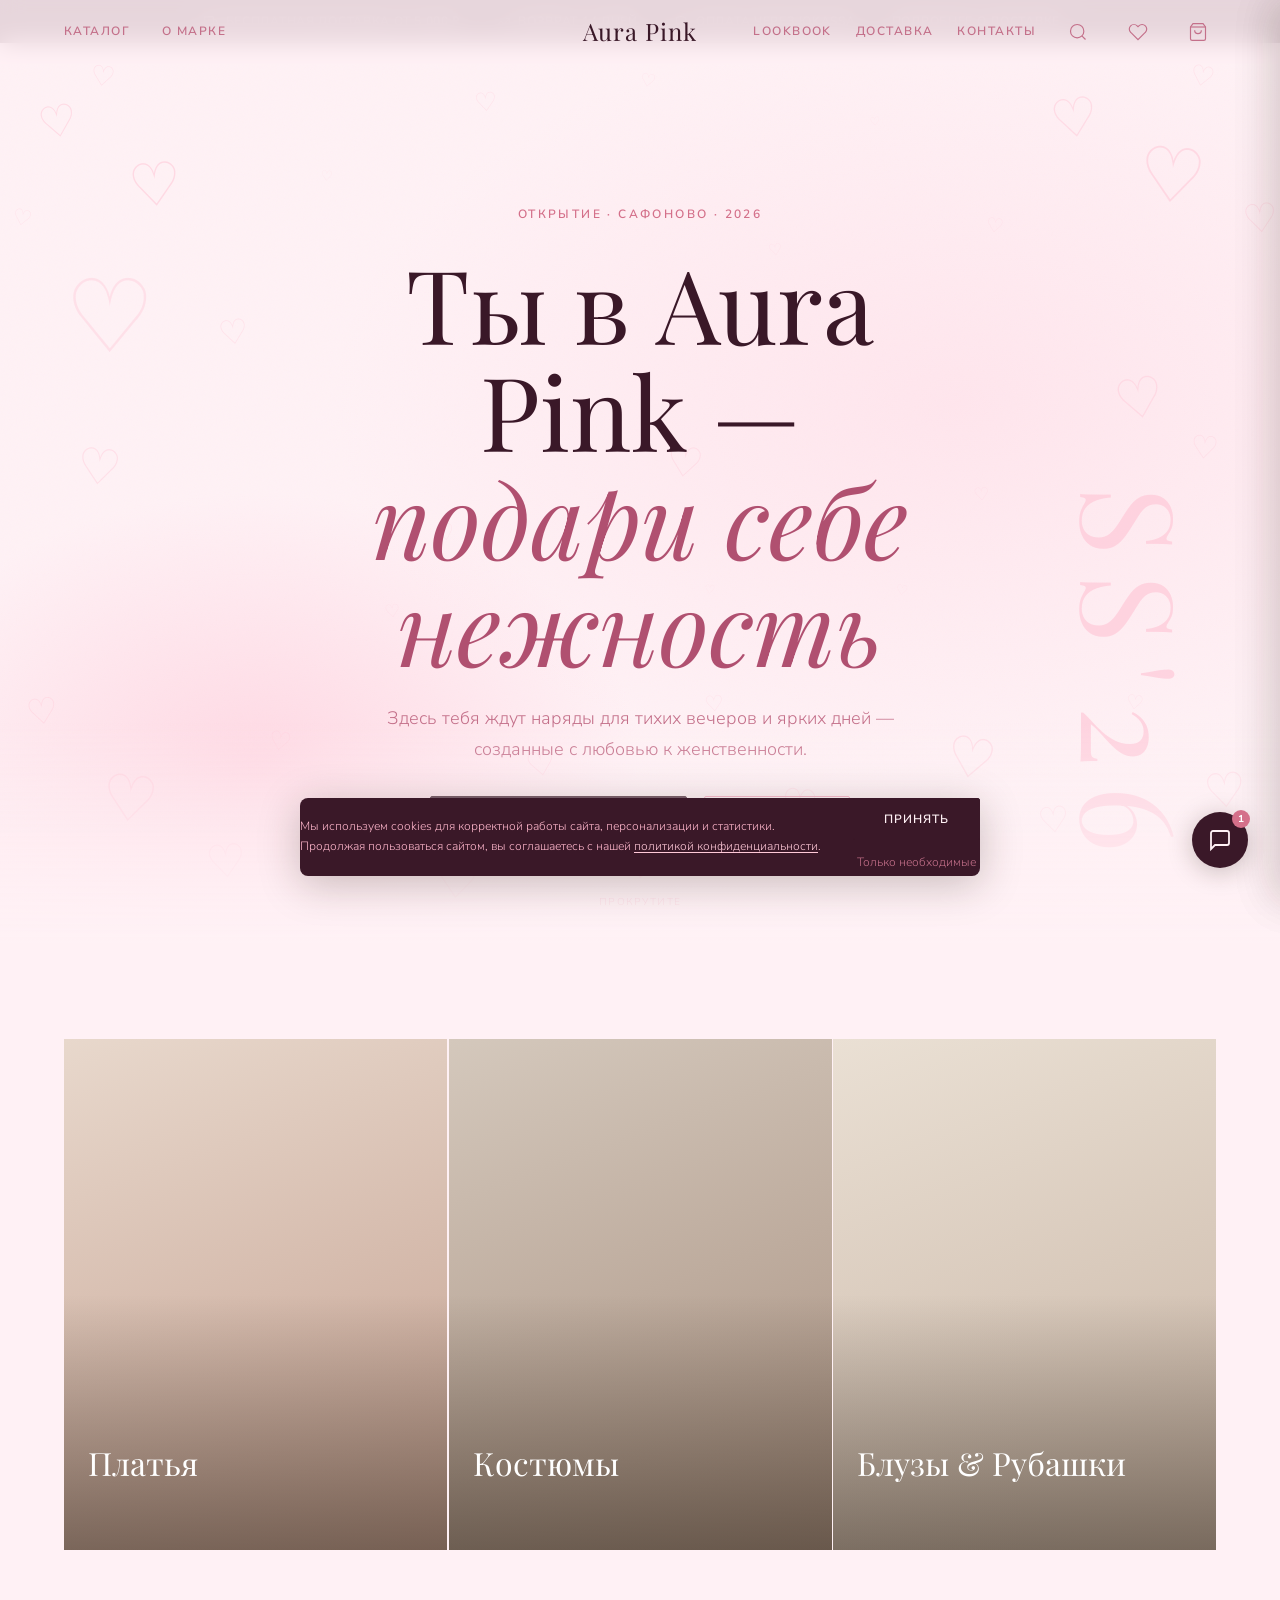
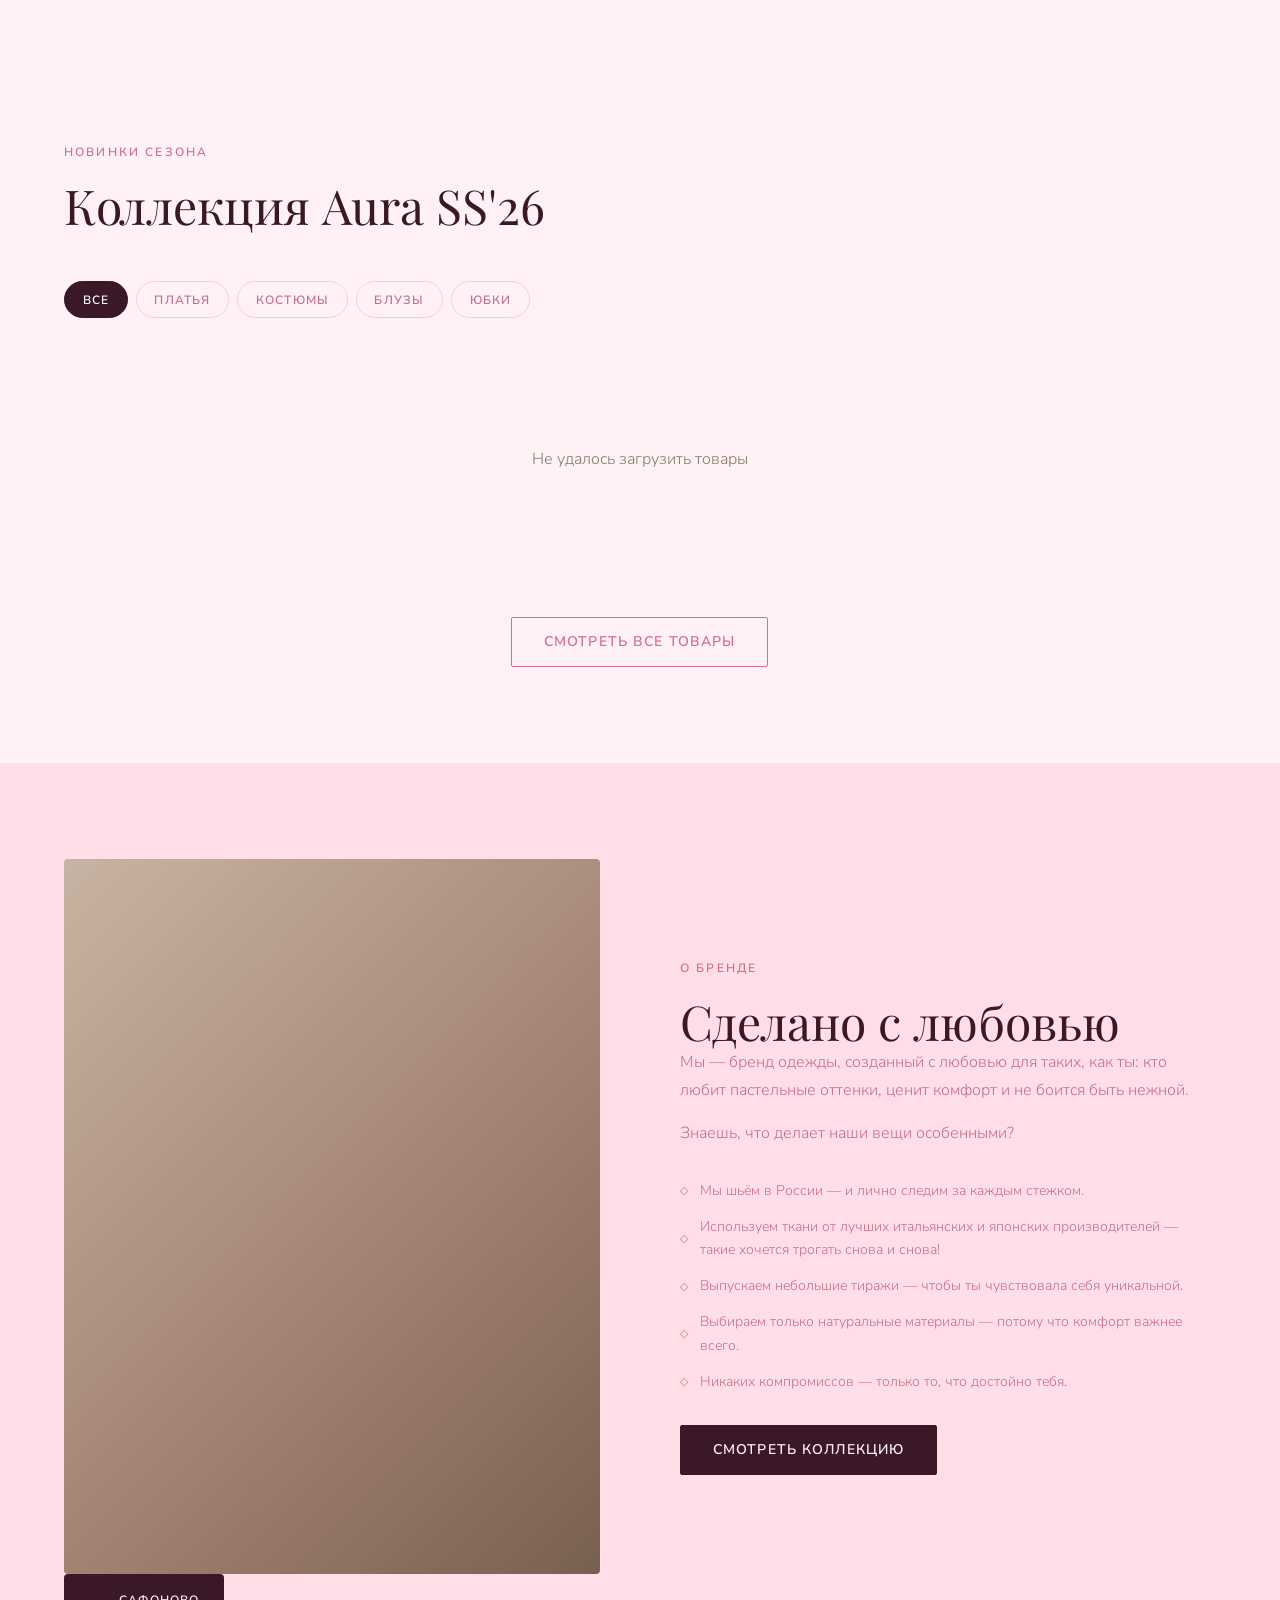
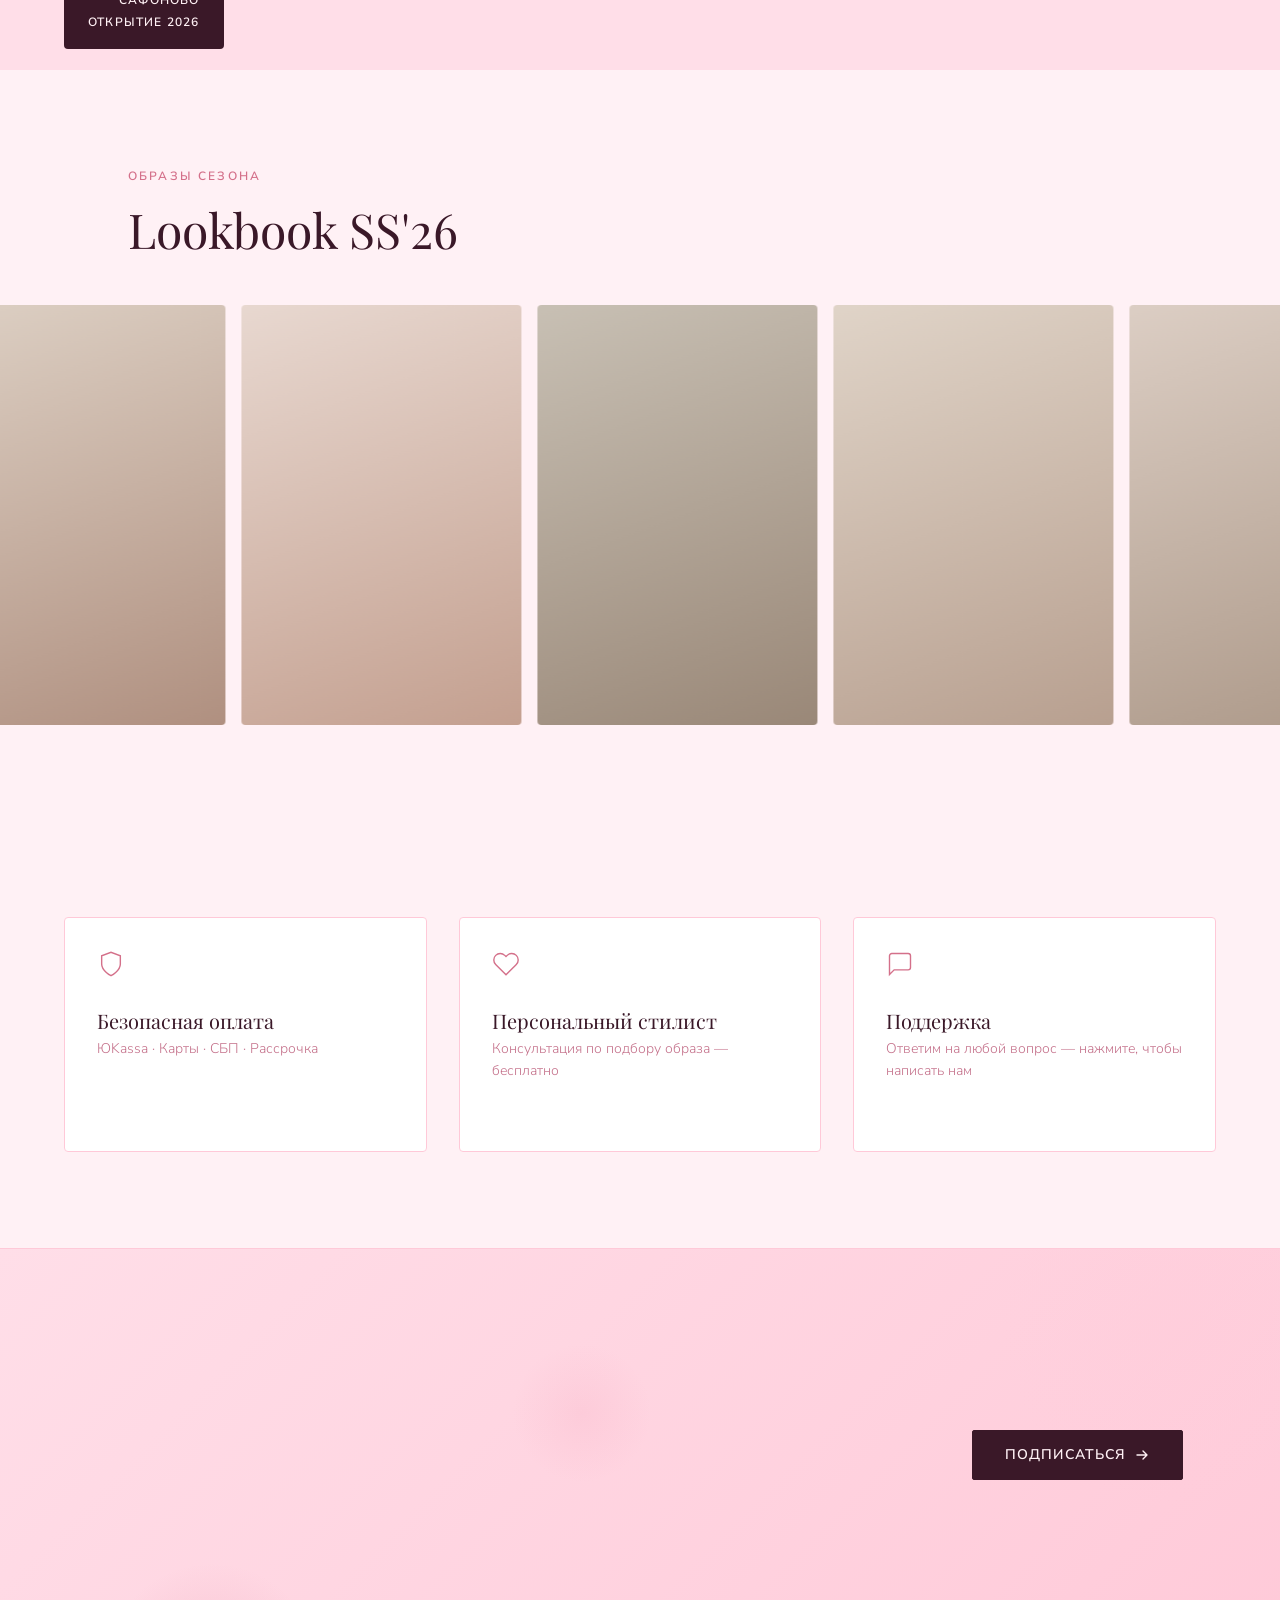
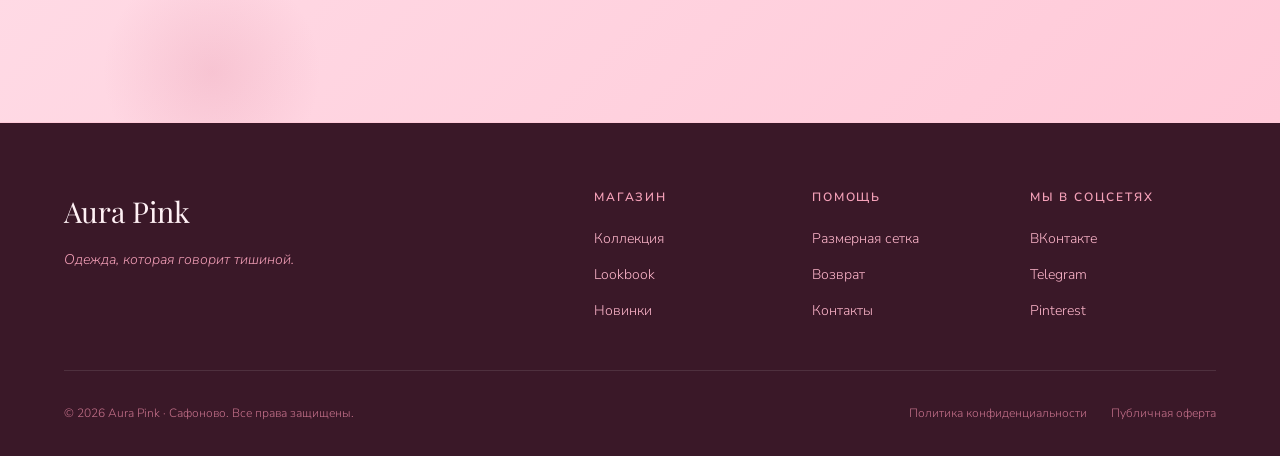
==== commit 76120858: "Add files via upload" ====
--- a/index.html
+++ b/index.html
@@ -156,6 +156,7 @@
     <div class="hero-deco hero-deco--1" aria-hidden="true">SS'26</div>
     <div class="hero-deco hero-deco--2" aria-hidden="true">♡</div>
     <div class="hero-hearts" id="hero-hearts" aria-hidden="true"></div>
+    <div class="hero-bottom-fade" aria-hidden="true"></div>
   </section>
 
   <!-- ─── КАТЕГОРИИ ─────────────────────────────────────── -->
--- a/css/style.css
+++ b/css/style.css
@@ -439,6 +439,17 @@
   padding-top: var(--header-h);
 }
 
+.hero-bottom-fade {
+  position: absolute;
+  bottom: 0;
+  left: 0;
+  right: 0;
+  height: 220px;
+  background: linear-gradient(to bottom, transparent 0%, var(--color-cream) 100%);
+  pointer-events: none;
+  z-index: 4;
+}
+
 .hero-bg {
   position: absolute;
   inset: 0;
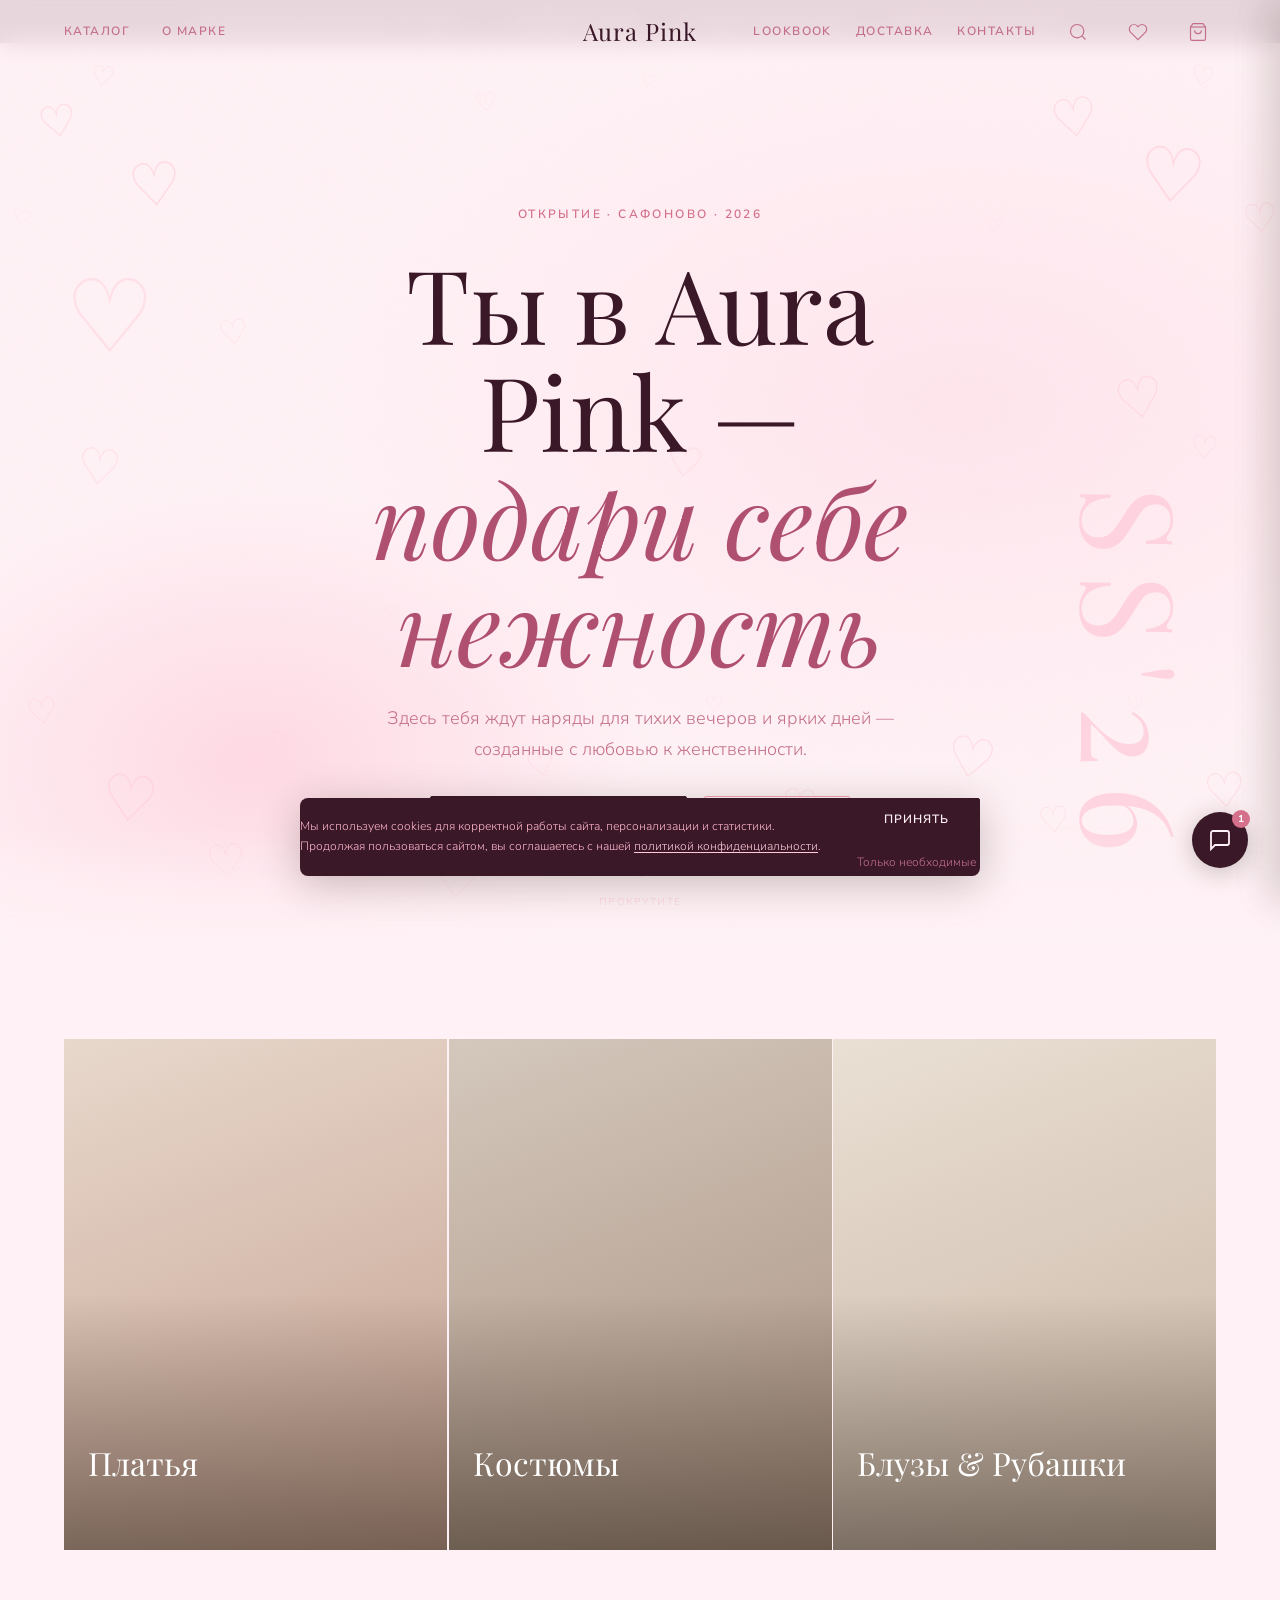
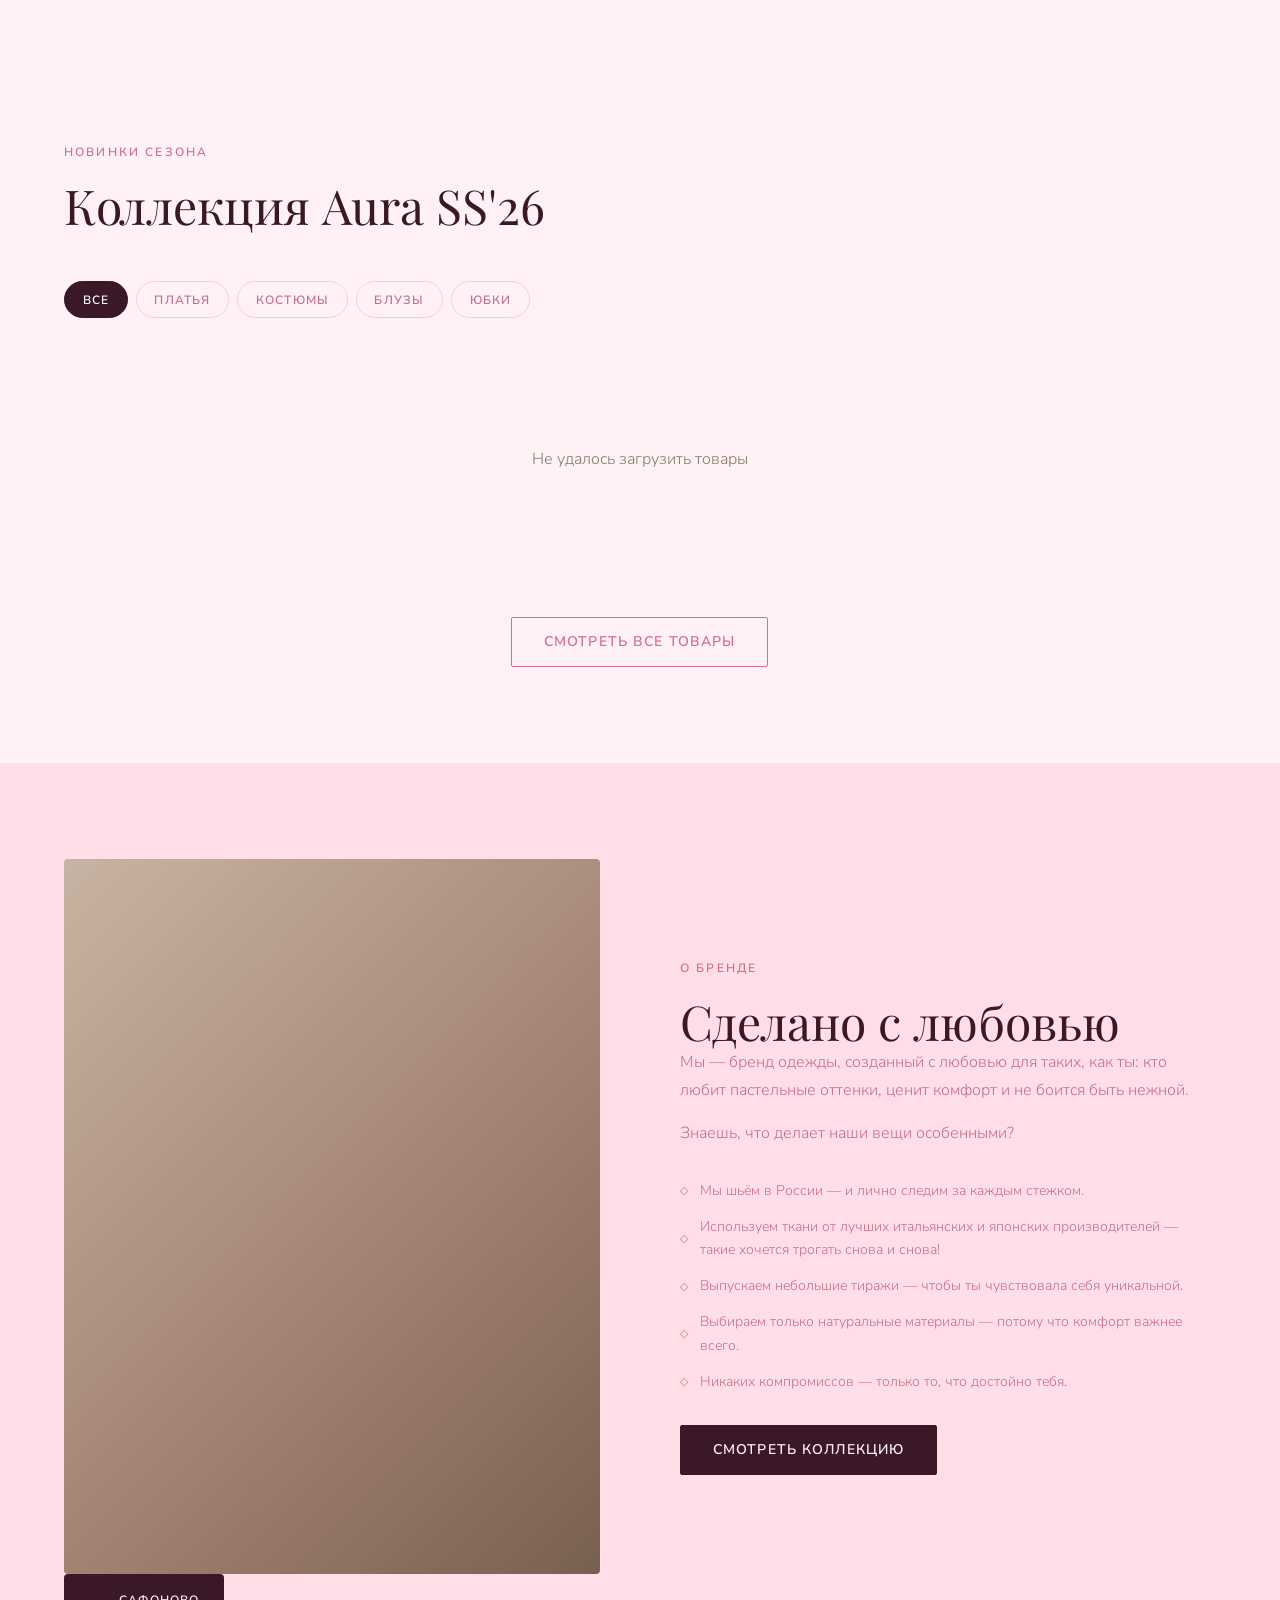
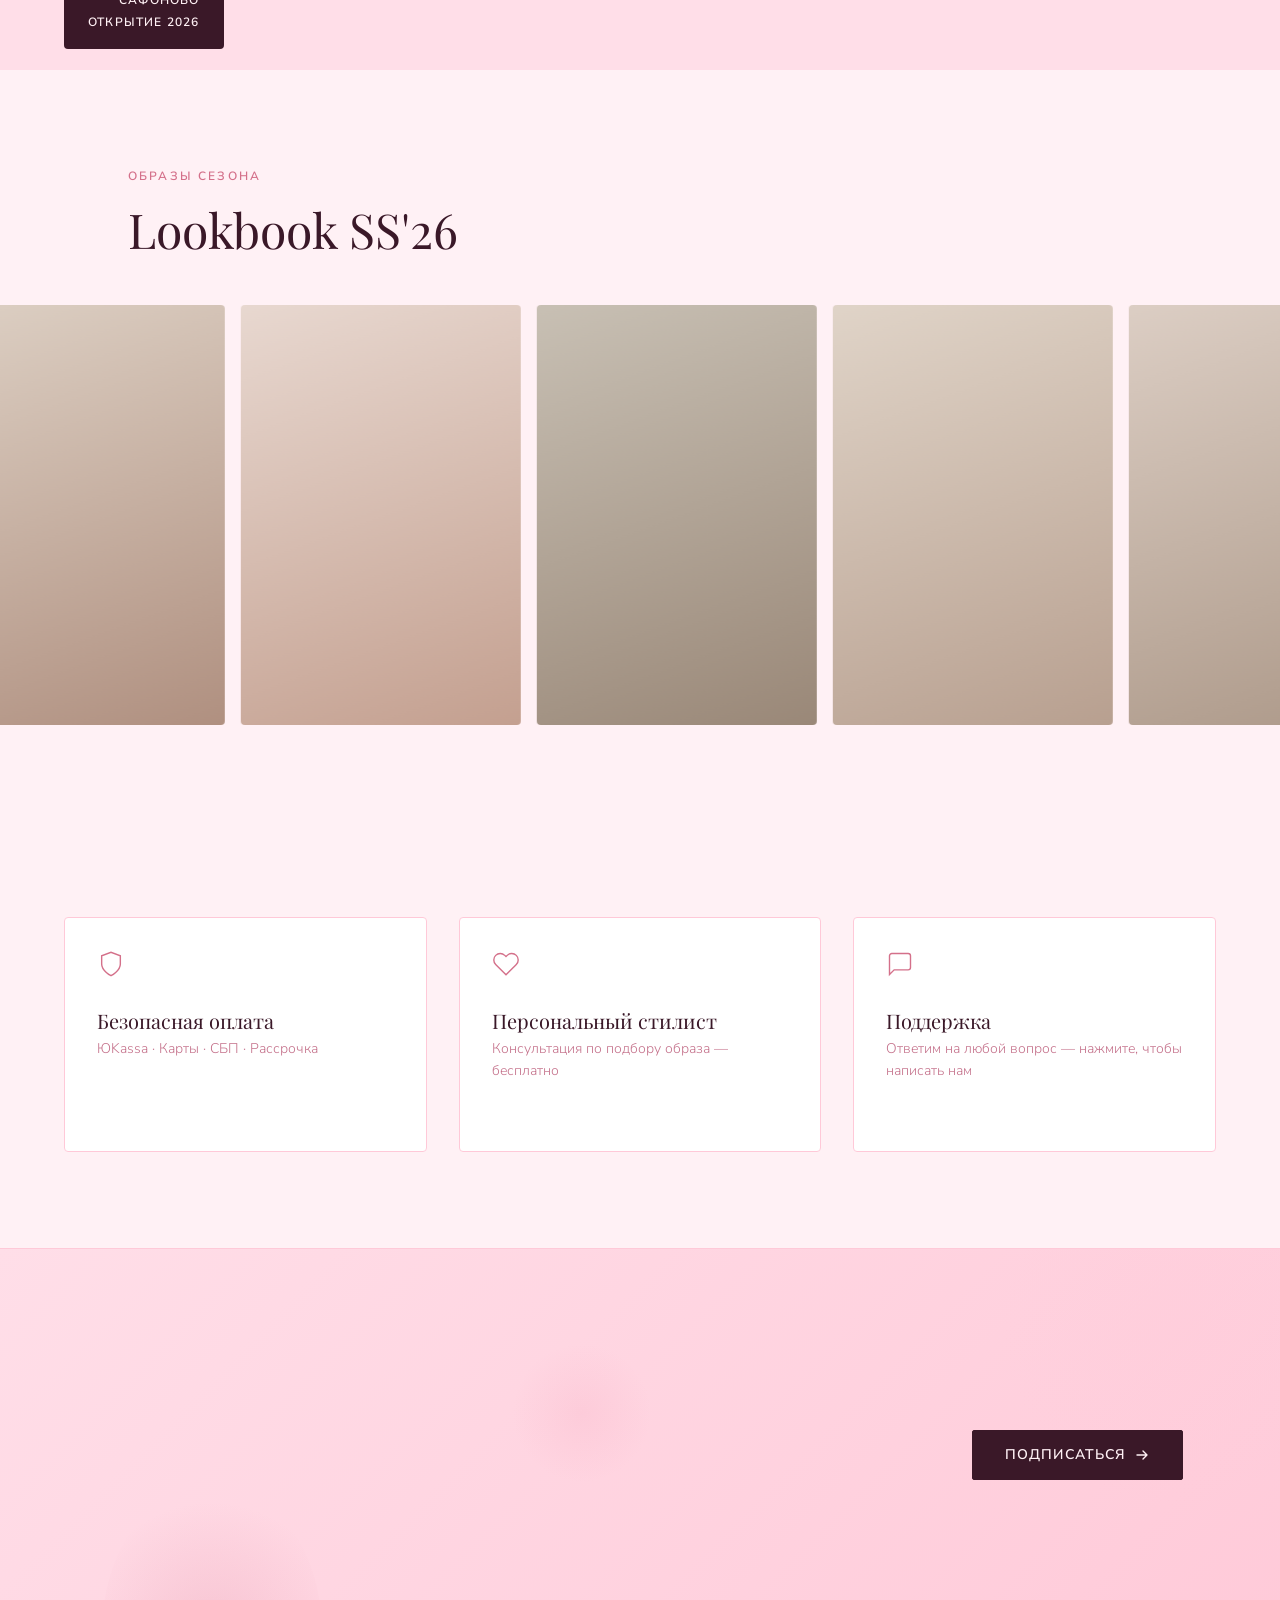
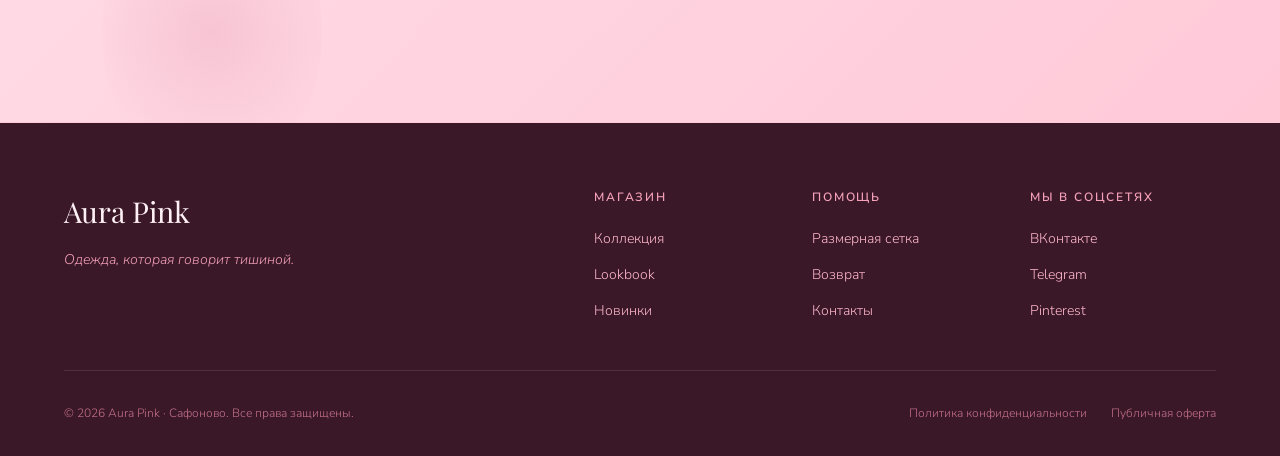
==== commit aebe440a: "Add files via upload" ====
--- a/index.html
+++ b/index.html
@@ -156,7 +156,6 @@
     <div class="hero-deco hero-deco--1" aria-hidden="true">SS'26</div>
     <div class="hero-deco hero-deco--2" aria-hidden="true">♡</div>
     <div class="hero-hearts" id="hero-hearts" aria-hidden="true"></div>
-    <div class="hero-bottom-fade" aria-hidden="true"></div>
   </section>
 
   <!-- ─── КАТЕГОРИИ ─────────────────────────────────────── -->
--- a/css/style.css
+++ b/css/style.css
@@ -439,16 +439,7 @@
   padding-top: var(--header-h);
 }
 
-.hero-bottom-fade {
-  position: absolute;
-  bottom: 0;
-  left: 0;
-  right: 0;
-  height: 220px;
-  background: linear-gradient(to bottom, transparent 0%, var(--color-cream) 100%);
-  pointer-events: none;
-  z-index: 4;
-}
+
 
 .hero-bg {
   position: absolute;
@@ -597,6 +588,21 @@
 }
 
 /* ── 9. CATEGORIES ──────────────────────────────────── */
+.categories.section {
+  position: relative;
+}
+.categories.section::before {
+  content: '';
+  position: absolute;
+  top: -120px;
+  left: 0;
+  right: 0;
+  height: 120px;
+  background: linear-gradient(to bottom, transparent 0%, var(--color-cream) 100%);
+  pointer-events: none;
+  z-index: 2;
+}
+
 .categories-grid {
   display: grid;
   grid-template-columns: repeat(3, 1fr);
@@ -1064,7 +1070,7 @@
 }
 .subscribe-petal--2 {
   width: 220px;
-  height: 220px;
+  height: 300px;
   background: radial-gradient(circle, var(--color-rose), transparent 70%);
   bottom: -60px;
   left: 8%;
